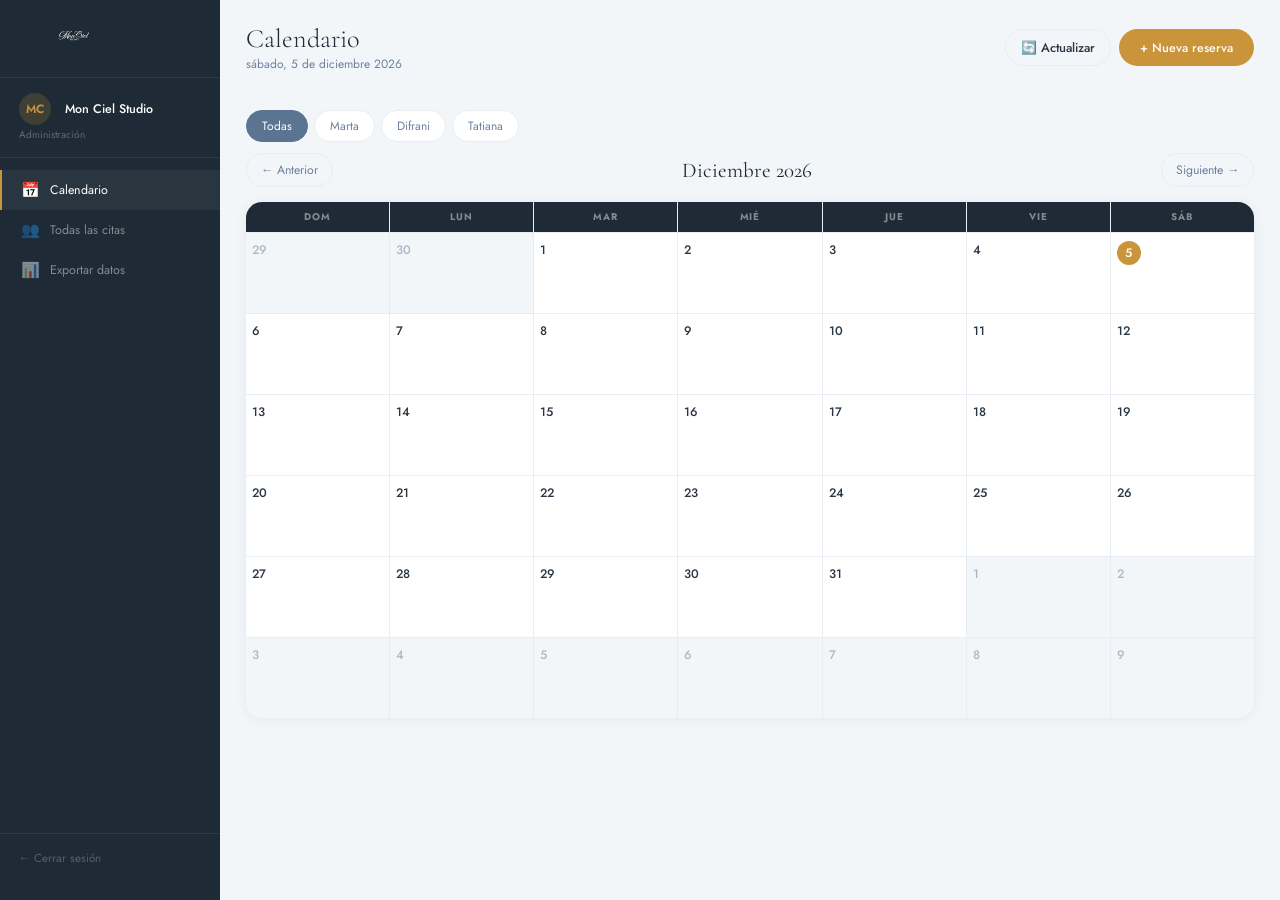
==== admin.html @ 790fb84d "Admin: calendario mensual completo, quitar Mi horario y Próximas citas - Menú simplificado: Calendar" ====
<!DOCTYPE html>
<html lang="es">
<head>
  <meta charset="UTF-8">
  <meta name="viewport" content="width=device-width, initial-scale=1.0">
  <title>Dashboard — Mon Ciel Studio</title>
  <link rel="preconnect" href="https://fonts.googleapis.com">
  <link rel="preconnect" href="https://fonts.gstatic.com" crossorigin>
  <link href="https://fonts.googleapis.com/css2?family=Cormorant+Garamond:ital,wght@0,300;0,400;0,500;1,300;1,400&family=Jost:wght@300;400;500;600&display=swap" rel="stylesheet">
  <style>
    *, *::before, *::after { box-sizing: border-box; margin: 0; padding: 0; }
    :root {
      --polar: #E8EDF4; --sand: #A8BAC8; --cambridge: #7B90A8;
      --blue: #5A7492; --dark: #1E2A35; --gold: #C9943A;
      --white: #fff; --off: #F3F6F9; --text: #2A3542; --muted: #6E80A0;
      --green: #27AE60; --red: #E74C3C; --orange: #E67E22;
    }
    html { font-size: 15px; }
    body { font-family: 'Jost', sans-serif; background: var(--off); color: var(--text);
      -webkit-font-smoothing: antialiased; min-height: 100dvh; }


    /* ── LAYOUT ── */
    .app { display: none; }
    .app.visible { display: flex; min-height: 100dvh; }

    /* SIDEBAR */
    .sidebar { width: 220px; flex-shrink: 0; background: var(--dark);
      display: flex; flex-direction: column; padding: 1.25rem 0; }
    @media(max-width:768px){ .sidebar { display: none; } }
    .sb-logo { padding: 0 1.25rem 1.5rem; border-bottom: 1px solid rgba(255,255,255,.07); }
    .sb-logo img { height: 36px; width: 110px; object-fit: contain; filter: invert(1); display: block; }
    .sb-user { padding: 1rem 1.25rem; border-bottom: 1px solid rgba(255,255,255,.07); }
    .sb-user-av { width: 32px; height: 32px; border-radius: 50%;
      background: rgba(201,148,58,.2); color: var(--gold);
      display: inline-flex; align-items: center; justify-content: center;
      font-size: .8rem; font-weight: 600; margin-right: .6rem; vertical-align: middle; }
    .sb-user-name { font-size: .83rem; font-weight: 500; color: #fff; vertical-align: middle; }
    .sb-user-role { font-size: .68rem; color: rgba(255,255,255,.3); display: block; margin-top: .1rem; }
    .sb-nav { padding: .8rem 0; flex: 1; }
    .sb-section { font-size: .58rem; font-weight: 700; letter-spacing: .15em;
      text-transform: uppercase; color: rgba(255,255,255,.2); padding: .6rem 1.25rem .3rem; }
    .sb-link { display: flex; align-items: center; gap: .7rem; padding: .6rem 1.25rem;
      font-size: .83rem; color: rgba(255,255,255,.45); cursor: pointer;
      transition: all .2s; border-left: 2px solid transparent; }
    .sb-link:hover { color: rgba(255,255,255,.8); background: rgba(255,255,255,.04); }
    .sb-link.active { color: #fff; border-left-color: var(--gold); background: rgba(255,255,255,.05); }
    .sb-link span { font-size: 1rem; }
    .sb-bottom { padding: 1rem 1.25rem; border-top: 1px solid rgba(255,255,255,.07); }
    .btn-logout { background: none; border: none; color: rgba(255,255,255,.25);
      font-family: 'Jost', sans-serif; font-size: .78rem; cursor: pointer;
      display: flex; align-items: center; gap: .4rem; transition: color .2s; }
    .btn-logout:hover { color: rgba(255,255,255,.6); }

    /* MAIN */
    .main { flex: 1; overflow-y: auto; }
    .main-header { padding: 1.5rem 1.75rem 0; display: flex; align-items: center;
      justify-content: space-between; flex-wrap: wrap; gap: 1rem; }
    .page-title { font-family: 'Cormorant Garamond', serif; font-size: 1.75rem;
      font-weight: 300; color: var(--dark); }
    .page-date { font-size: .8rem; color: var(--muted); }
    .btn-new { padding: .65rem 1.4rem; background: var(--gold); border: none;
      border-radius: 100px; font-family: 'Jost', sans-serif; font-size: .83rem;
      font-weight: 500; color: #fff; cursor: pointer; transition: opacity .2s; }
    .btn-new:hover { opacity: .88; }

    /* STATS */
    .stats-row { display: grid; grid-template-columns: repeat(auto-fill, minmax(160px, 1fr));
      gap: .8rem; padding: 1.25rem 1.75rem; }
    .stat-card { background: #fff; border-radius: 14px; padding: 1.1rem;
      box-shadow: 0 1px 12px rgba(30,42,53,.07); }
    .stat-card.gold { background: var(--gold); }
    .stat-card.gold .stat-val, .stat-card.gold .stat-lbl { color: #fff; }
    .stat-val { font-family: 'Cormorant Garamond', serif; font-size: 2rem;
      font-weight: 400; color: var(--dark); line-height: 1; }
    .stat-lbl { font-size: .7rem; font-weight: 500; letter-spacing: .08em;
      text-transform: uppercase; color: var(--muted); margin-top: .35rem; }

    /* DATE BAR */
    .date-bar { padding: 0 1.75rem 1rem; display: flex; align-items: center; gap: .75rem; flex-wrap: wrap; }
    .date-scroll { display: flex; gap: .5rem; overflow-x: auto; scrollbar-width: none; }
    .date-scroll::-webkit-scrollbar { display: none; }
    .date-chip { padding: .5rem 1rem; border: 1.5px solid var(--polar); border-radius: 100px;
      background: #fff; font-size: .8rem; color: var(--muted); cursor: pointer;
      white-space: nowrap; transition: all .18s; font-family: 'Jost', sans-serif; }
    .date-chip:hover { border-color: var(--cambridge); }
    .date-chip.active { background: var(--dark); border-color: var(--dark); color: #fff; }
    .date-input { padding: .5rem .9rem; border: 1.5px solid var(--polar); border-radius: 100px;
      font-family: 'Jost', sans-serif; font-size: .8rem; color: var(--text);
      outline: none; background: #fff; cursor: pointer; }
    .date-input:focus { border-color: var(--cambridge); }

    /* EMPLOYEE TABS */
    .emp-tabs { display: flex; gap: .4rem; padding: 0 1.75rem .75rem;
      overflow-x: auto; scrollbar-width: none; }
    .emp-tabs::-webkit-scrollbar { display: none; }
    .emp-tab { padding: .4rem 1rem; border-radius: 100px; border: 1.5px solid var(--polar);
      background: #fff; font-size: .8rem; color: var(--muted); cursor: pointer;
      white-space: nowrap; transition: all .18s; font-family: 'Jost', sans-serif; }
    .emp-tab:hover { border-color: var(--cambridge); }
    .emp-tab.active { background: var(--blue); border-color: var(--blue); color: #fff; }

    /* CONTENT AREA */
    .content-area { padding: 0 1.75rem 2rem; }

    /* TIMELINE */
    .timeline { background: #fff; border-radius: 16px; overflow: hidden;
      box-shadow: 0 1px 12px rgba(30,42,53,.07); }
    .timeline-head { padding: .9rem 1.2rem; border-bottom: 1px solid var(--polar);
      display: flex; align-items: center; justify-content: space-between; }
    .timeline-head h3 { font-size: .85rem; font-weight: 600; color: var(--text); }
    .timeline-count { font-size: .75rem; color: var(--muted); }
    .timeline-body { padding: .5rem; position: relative; }
    .tl-hour-row { display: flex; align-items: flex-start; min-height: 64px;
      border-top: 1px solid var(--polar); padding: .4rem 0; }
    .tl-hour-row:first-child { border-top: none; }
    .tl-time { width: 52px; flex-shrink: 0; padding: 0 .6rem;
      font-size: .72rem; color: var(--muted); padding-top: .1rem; }
    .tl-cells { flex: 1; display: flex; flex-wrap: wrap; gap: .4rem; min-height: 48px;
      padding: 0 .3rem; align-content: flex-start; }
    .tl-event { padding: .45rem .75rem; border-radius: 10px; font-size: .75rem;
      cursor: pointer; transition: opacity .2s; max-width: 280px;
      touch-action: manipulation; -webkit-tap-highlight-color: rgba(0,0,0,.08);
      border: none; text-align: left; width: 100%; display: block; font-family: inherit; }
    .tl-event:hover { opacity: .85; }
    .tl-event-svc { font-weight: 600; margin-bottom: .15rem; }
    .tl-event-info { color: rgba(0,0,0,.55); font-size: .7rem; }
    .tl-empty { display: flex; align-items: center; justify-content: center;
      padding: 2.5rem; color: var(--muted); font-size: .88rem; }

    /* EVENT COLORS */
    .ev-cabello { background: #EEF4FB; color: var(--blue); border-left: 3px solid var(--blue); }
    .ev-unas    { background: #FDF0E8; color: #C0693A; border-left: 3px solid var(--orange); }
    .ev-estetica { background: #F0F9F4; color: #1E7A46; border-left: 3px solid var(--green); }
    .ev-otro    { background: var(--polar); color: var(--muted); border-left: 3px solid var(--sand); }

    /* BOOKING LIST */
    .bk-list { display: grid; gap: .65rem; }
    .bk-item { background: #fff; border-radius: 14px; padding: 1rem 1.1rem;
      box-shadow: 0 1px 10px rgba(30,42,53,.06); display: flex; align-items: flex-start;
      gap: .9rem; border-left: 3px solid var(--polar); transition: box-shadow .18s; cursor: pointer; }
    .bk-item:hover { box-shadow: 0 4px 24px rgba(30,42,53,.12); }
    .bk-item.done { opacity: .55; }
    .bk-icon { font-size: 1.3rem; flex-shrink: 0; }
    .bk-body { flex: 1; min-width: 0; }
    .bk-top { display: flex; align-items: center; gap: .6rem; flex-wrap: wrap; }
    .bk-svc { font-weight: 600; font-size: .9rem; }
    .bk-badge { font-size: .65rem; font-weight: 600; letter-spacing: .07em; text-transform: uppercase;
      padding: .18rem .55rem; border-radius: 100px; }
    .badge-ok  { background: #E8F8EE; color: var(--green); }
    .badge-done{ background: var(--polar); color: var(--muted); }
    .badge-can { background: #FDECEC; color: var(--red); }
    .bk-meta { font-size: .78rem; color: var(--muted); margin-top: .25rem; }
    .bk-client { font-size: .82rem; color: var(--text); margin-top: .2rem; }
    .bk-actions { display: flex; gap: .4rem; flex-shrink: 0; margin-top: .1rem; }
    .bk-btn { padding: .35rem .7rem; border-radius: 100px; border: 1.5px solid var(--polar);
      background: none; font-family: 'Jost', sans-serif; font-size: .72rem;
      cursor: pointer; color: var(--muted); transition: all .18s; }
    .bk-btn:hover { border-color: var(--cambridge); color: var(--text); }
    .bk-btn.done-btn:hover { background: var(--green); border-color: var(--green); color: #fff; }
    .bk-btn.cancel-btn:hover { background: var(--red); border-color: var(--red); color: #fff; }

    /* EMPTY STATE */
    .empty-state { text-align: center; padding: 3.5rem 1rem; color: var(--muted); }
    .empty-icon { font-size: 2.5rem; margin-bottom: .8rem; opacity: .4; }
    .empty-text { font-size: .9rem; }

    /* MODAL */
    .modal-overlay { position: fixed; inset: 0; background: rgba(30,42,53,.45);
      display: flex; align-items: flex-end; justify-content: center; z-index: 200;
      animation: fadeIn .2s; }
    @media(min-width:600px){ .modal-overlay { align-items: center; } }
    @keyframes fadeIn { from { opacity: 0; } to { opacity: 1; } }
    .modal { background: #fff; border-radius: 20px 20px 0 0; padding: 1.5rem;
      width: 100%; max-width: 480px; max-height: 92dvh; overflow-y: auto;
      animation: slideUp .3s cubic-bezier(.34,1.56,.64,1); }
    @media(min-width:600px){ .modal { border-radius: 20px; } }
    @keyframes slideUp { from { transform: translateY(40px); opacity:0; } to { transform: none; opacity:1; } }
    .modal-head { display: flex; justify-content: space-between; align-items: center; margin-bottom: 1.25rem; }
    .modal-h { font-family: 'Cormorant Garamond', serif; font-size: 1.35rem;
      font-weight: 400; color: var(--dark); }
    .modal-close { background: none; border: none; font-size: 1.2rem; cursor: pointer;
      color: var(--muted); padding: .2rem .4rem; border-radius: 8px; }
    .modal-rows { display: grid; gap: .8rem; }
    .modal-row { display: flex; gap: .8rem; }
    .modal-ico { font-size: 1rem; padding-top: .05rem; }
    .modal-lbl { font-size: .68rem; color: var(--muted); margin-bottom: .1rem; }
    .modal-val { font-size: .92rem; color: var(--text); font-weight: 500; }
    .modal-divider { border: none; border-top: 1px solid var(--polar); margin: .5rem 0; }
    .modal-actions { display: flex; gap: .65rem; margin-top: 1.4rem; }
    .modal-btn { flex: 1; padding: .8rem; border-radius: 100px; border: 1.5px solid var(--polar);
      font-family: 'Jost', sans-serif; font-size: .85rem; cursor: pointer;
      font-weight: 500; transition: all .18s; }
    .modal-btn.primary { background: var(--green); border-color: var(--green); color: #fff; }
    .modal-btn.danger { background: var(--red); border-color: var(--red); color: #fff; }
    .modal-btn.start { background: var(--cambridge); border-color: var(--cambridge); color: #fff; font-size:1rem; }
    .modal-btn.stop  { background: #388E3C; border-color: #388E3C; color: #fff; font-size:1rem; }
    .modal-btn:hover:not(.primary):not(.danger):not(.start):not(.stop) { border-color: var(--cambridge); }
    .status-chip { display:inline-block; padding:.2rem .75rem; border-radius:100px; font-size:.7rem; font-weight:700; letter-spacing:.06em; }
    .chip-confirmada { background:#e8f4ff; color:#1976D2; }
    .chip-en-proceso { background:#fff3e0; color:#E65100; }
    .chip-completada { background:#e8f5e9; color:#2E7D32; }
    .chip-cancelada  { background:#fce4ec; color:#C62828; }
    .timer-big { font-size:2rem; font-weight:700; color:var(--cambridge); font-variant-numeric:tabular-nums; letter-spacing:-.02em; text-align:center; margin:.25rem 0; }
    .timer-label { font-size:.7rem; color:var(--muted); text-align:center; }
    .tl-event.en-proceso { border-left:3px solid #E65100 !important; background:rgba(230,81,0,.08) !important; }
    .tl-event.completada { border-left:3px solid #388E3C !important; background:rgba(56,142,60,.07) !important; opacity:.75; }
    .tl-event.cancelada  { opacity:.35; text-decoration:line-through; }
    .tl-quick-btn { display:inline-block; margin-top:.3rem; padding:.15rem .55rem; border:none; border-radius:100px; font-size:.65rem; font-weight:600; cursor:pointer; }
    .tl-quick-btn.iniciar { background:var(--cambridge); color:#fff; }
    .tl-quick-btn.proceso { background:#E65100; color:#fff; }

    /* UPCOMING CARDS */
    .up-list { display: grid; gap: .75rem; }
    .up-date-header { font-size: .7rem; font-weight: 700; letter-spacing: .12em;
      text-transform: uppercase; color: var(--muted); padding: .6rem 0 .2rem; }
    .up-card { background: #fff; border-radius: 16px; overflow: hidden;
      box-shadow: 0 1px 10px rgba(30,42,53,.07); cursor: pointer; transition: box-shadow .18s; }
    .up-card:hover { box-shadow: 0 4px 24px rgba(30,42,53,.13); }
    .up-card.done { opacity: .5; }
    .up-head { display: flex; justify-content: space-between; align-items: center;
      padding: 1rem 1.2rem .75rem; border-bottom: 1px solid var(--polar); }
    .up-emp { flex: 1; }
    .up-emp-name { font-family: 'Cormorant Garamond', serif; font-size: 1.35rem;
      font-weight: 500; color: var(--dark); line-height: 1.1; }
    .up-emp-role { font-size: .72rem; color: var(--muted); margin-top: .15rem; }
    .up-datetime { text-align: right; flex-shrink: 0; }
    .up-time { font-size: 1.2rem; font-weight: 600; color: var(--dark); }
    .up-time-label { font-size: .7rem; color: var(--muted); margin-top: .1rem; }
    .up-body { padding: .75rem 1.2rem 1rem; display: flex; align-items: flex-end;
      justify-content: space-between; gap: .5rem; }
    .up-info { flex: 1; }
    .up-svc { font-size: .92rem; font-weight: 600; color: var(--text); }
    .up-client { font-size: .8rem; color: var(--muted); margin-top: .25rem; }
    .up-badge { font-size: .63rem; font-weight: 700; letter-spacing: .07em;
      text-transform: uppercase; padding: .22rem .6rem; border-radius: 100px;
      background: #E8F8EE; color: var(--green); flex-shrink: 0; align-self: flex-end; }

    /* MONTH CALENDAR */
    .cal-nav { display: flex; align-items: center; justify-content: space-between; margin-bottom: 1rem; }
    .cal-nav-btn { background: none; border: 1.5px solid var(--polar); border-radius: 100px;
      padding: .45rem .9rem; font-family: 'Jost', sans-serif; font-size: .82rem;
      cursor: pointer; color: var(--muted); transition: all .18s; }
    .cal-nav-btn:hover { border-color: var(--cambridge); color: var(--text); }
    .cal-month-title { font-family: 'Cormorant Garamond', serif; font-size: 1.4rem;
      font-weight: 400; color: var(--dark); }
    .cal-grid { display: grid; grid-template-columns: repeat(7, 1fr); gap: 1px;
      background: var(--polar); border-radius: 16px; overflow: hidden;
      box-shadow: 0 1px 12px rgba(30,42,53,.07); }
    .cal-dow { background: var(--dark); padding: .55rem .3rem; text-align: center;
      font-size: .65rem; font-weight: 700; letter-spacing: .1em; text-transform: uppercase;
      color: rgba(255,255,255,.45); }
    .cal-day { background: #fff; min-height: 80px; padding: .5rem .4rem; cursor: pointer;
      transition: background .15s; }
    .cal-day:hover { background: #F7FAFD; }
    .cal-day.selected { background: #EEF4FB; }
    .cal-day.today .cal-day-num { background: var(--gold); color: #fff; border-radius: 50%;
      width: 24px; height: 24px; display: inline-flex; align-items: center; justify-content: center; }
    .cal-day.other-month { background: var(--off); }
    .cal-day.other-month .cal-day-num { color: var(--sand); }
    .cal-day-num { font-size: .82rem; font-weight: 500; color: var(--text); display: block; margin-bottom: .2rem; }
    .cal-dots { display: flex; flex-wrap: wrap; gap: 2px; }
    .cal-dot { width: 7px; height: 7px; border-radius: 50%; flex-shrink: 0; }
    .cal-dot.cabello { background: var(--blue); }
    .cal-dot.unas    { background: var(--orange); }
    .cal-dot.estetica{ background: var(--green); }
    .cal-dot.otro    { background: var(--sand); }
    .cal-count { font-size: .62rem; color: var(--muted); margin-top: .15rem; }
    .cal-day-detail { background: #fff; border-radius: 16px; padding: 1.25rem;
      box-shadow: 0 1px 12px rgba(30,42,53,.07); margin-top: 1.25rem; }
    .cal-detail-head { display: flex; justify-content: space-between; align-items: center; margin-bottom: .75rem; }
    .cal-detail-title { font-family: 'Cormorant Garamond', serif; font-size: 1.2rem; color: var(--dark); }
    .cal-detail-close { background: none; border: none; cursor: pointer; font-size: 1rem; color: var(--muted); padding: .2rem .4rem; }
    @media(max-width:600px) {
      .cal-day { min-height: 58px; padding: .35rem .25rem; }
      .cal-day-num { font-size: .7rem; }
      .cal-count { display: none; }
    }

    .hidden { display: none !important; }
    .mobile-header { display: none; }
    @media(max-width:768px){
      .mobile-header { display: flex; align-items: center; justify-content: space-between;
        padding: 1rem 1.25rem; background: var(--dark); }
      .mobile-header img { height: 30px; width: 100px; object-fit: contain; filter: invert(1); }
      .mobile-header-right { display: flex; align-items: center; gap: .75rem; }
      .mob-user { font-size: .8rem; color: rgba(255,255,255,.6); }
      .mob-logout { background: none; border: none; font-size: .75rem; color: rgba(255,255,255,.35);
        cursor: pointer; font-family: 'Jost', sans-serif; }
      .stats-row { padding: 1rem; }
      .date-bar, .emp-tabs { padding-left: 1rem; padding-right: 1rem; }
      .main-header { padding: 1rem; }
      .content-area { padding: 0 1rem 2rem; }
    }
  </style>
</head>
<body>

<!-- LOGIN (removed) -->

<!-- APP -->
<div class="app" id="app">
  <!-- Mobile header -->
  <div class="mobile-header">
    <img src="logo.png" alt="Mon Ciel">
    <div class="mobile-header-right">
      <span class="mob-user" id="mobUserName"></span>
      <button class="mob-logout" onclick="logout()">Salir</button>
    </div>
  </div>

  <!-- Sidebar -->
  <aside class="sidebar">
    <div class="sb-logo"><img src="logo.png" alt="Mon Ciel"></div>
    <div class="sb-user">
      <div>
        <span class="sb-user-av" id="sbAv">—</span>
        <span class="sb-user-name" id="sbName">—</span>
      </div>
      <span class="sb-user-role" id="sbRole">—</span>
    </div>
    <nav class="sb-nav">
      <div id="managerNav" class="hidden">
        <div class="sb-link active" onclick="showView('calendar')"><span>📅</span> Calendario</div>
        <div class="sb-link" onclick="showView('all')"><span>👥</span> Todas las citas</div>
        <div class="sb-link" onclick="showView('export')"><span>📊</span> Exportar datos</div>
      </div>
    </nav>
    <div class="sb-bottom">
      <button class="btn-logout" onclick="logout()">← Cerrar sesión</button>
    </div>
  </aside>

  <!-- Main content -->
  <main class="main">
    <div class="main-header">
      <div>
        <h1 class="page-title" id="pageTitle">Mi agenda de hoy</h1>
        <div class="page-date" id="pageDate"></div>
      </div>
      <div style="display:flex;gap:.5rem;align-items:center">
        <button id="btnRefresh" class="btn-new" style="background:transparent;border:1.5px solid var(--polar);color:var(--text);font-size:.85rem;padding:.55rem 1rem" onclick="refreshBookings()" title="Actualizar citas">🔄 Actualizar</button>
        <button class="btn-new" onclick="window.open('booking.html','_blank')">+ Nueva reserva</button>
      </div>
    </div>

    <!-- Stats -->
    <div class="stats-row" id="statsRow"></div>

    <!-- Date selector -->
    <div class="date-bar" id="dateBar">
      <div class="date-scroll" id="dateChips"></div>
      <input type="date" class="date-input" id="dateInput" onchange="selectDateFromInput(this.value)">
    </div>

    <!-- Employee filter (owner only) -->
    <div class="emp-tabs hidden" id="empTabs"></div>

    <!-- Content -->
    <div class="content-area">
      <div id="agendaView"></div>
    </div>
  </main>
</div>

<!-- BOOKING DETAIL MODAL -->
<div class="modal-overlay hidden" id="modalOverlay" onclick="closeModal(event)">
  <div class="modal" id="modal">
    <div class="modal-head">
      <span class="modal-h">Detalle de cita</span>
      <button class="modal-close" onclick="closeModalDirect()">✕</button>
    </div>
    <div class="modal-rows" id="modalContent"></div>
    <div class="modal-actions" id="modalActions"></div>
  </div>
</div>

<script>
// ═══════════════════════════════════
// DATA
// ═══════════════════════════════════

const CAT_MAP = {
  'corte':'cabello','coloracion':'cabello','tratamiento':'cabello','lavado':'cabello',
  'semi-m':'unas','semi-p':'unas','rubber':'unas','acrilicas':'unas',
  'depilacion':'estetica','lifting':'estetica','facial':'estetica',
};
const MONTHS_ES = ['enero','febrero','marzo','abril','mayo','junio','julio','agosto','septiembre','octubre','noviembre','diciembre'];
const DOW_ES = ['domingo','lunes','martes','miércoles','jueves','viernes','sábado'];

// ═══════════════════════════════════
// STATE
// ═══════════════════════════════════
let CU = null; // current user
let SEL_DATE = new Date();
let SEL_EMP = 'all';
let CURRENT_VIEW = 'calendar';
let CAL_YEAR = new Date().getFullYear();
let CAL_MONTH = new Date().getMonth();

// ═══════════════════════════════════
// INIT
// ═══════════════════════════════════
document.addEventListener('DOMContentLoaded', () => {
  updatePageDate();
  enter();
});

function enter() {
  document.getElementById('app').classList.add('visible');
  document.getElementById('sbAv').textContent = 'MC';
  document.getElementById('sbName').textContent = 'Mon Ciel Studio';
  document.getElementById('sbRole').textContent = 'Administración';
  document.getElementById('mobUserName').textContent = 'Admin';

  document.getElementById('managerNav').classList.remove('hidden');
  document.getElementById('empTabs').classList.remove('hidden');
  buildEmpTabs();

  SEL_EMP = 'all';
  loadView();
  fetchBookingsFromSheets().then(() => loadView());
}

function logout() {
  window.location.reload();
}

// ═══════════════════════════════════
// VIEWS
// ═══════════════════════════════════
function showView(v) {
  CURRENT_VIEW = v;
  document.querySelectorAll('.sb-link').forEach(l => l.classList.remove('active'));
  event?.target?.closest('.sb-link')?.classList.add('active');
  loadView();
}

function loadView() {
  const all = getBookings();
  const v = CURRENT_VIEW;

  if (v === 'calendar') {
    document.getElementById('dateBar').style.display = 'none';
    document.getElementById('statsRow').innerHTML = '';
    renderMonthCalendar(all);
    document.getElementById('pageTitle').textContent = 'Calendario';
  }
  if (v === 'all') {
    document.getElementById('dateBar').style.display = 'flex';
    buildDateChips();
    const filtered = filterBookings(all);
    renderStats(filtered);
    renderTimeline(filtered);
    document.getElementById('pageTitle').textContent = `Citas — ${fmtDate(SEL_DATE)}`;
  }
  if (v === 'export') {
    document.getElementById('dateBar').style.display = 'none';
    document.getElementById('statsRow').innerHTML = '';
    renderExport(all);
    document.getElementById('pageTitle').textContent = 'Exportar datos';
  }
  updatePageDate();
}

// ═══════════════════════════════════
// FILTER
// ═══════════════════════════════════
function toLocalDateStr(d) {
  const y = d.getFullYear(), m = String(d.getMonth()+1).padStart(2,'0'), day = String(d.getDate()).padStart(2,'0');
  return `${y}-${m}-${day}`;
}
function isEmpAny(empId) {
  return !empId || empId === 'any' || empId === 'sin preferencia';
}
function filterBookings(all) {
  const dstrISO = toLocalDateStr(SEL_DATE);
  const dstrRaw = SEL_DATE.toDateString();
  return all.filter(b => {
    const bdate = b.date || '';
    if (bdate !== dstrISO && bdate !== dstrRaw) return false;
    if (SEL_EMP !== 'all' && b.empId !== SEL_EMP && !isEmpAny(b.empId)) return false;
    return true;
  });
}

// ═══════════════════════════════════
// STATS
// ═══════════════════════════════════
function renderStats(bookings) {
  const active = bookings.filter(b => b.status !== 'cancelada');
  const done   = bookings.filter(b => b.status === 'completada');
  const rev    = done.reduce((s,b) => s + (b.svcPrice||0), 0);

  document.getElementById('statsRow').innerHTML = `
    <div class="stat-card gold">
      <div class="stat-val">${active.length}</div>
      <div class="stat-lbl">Citas hoy</div>
    </div>
    <div class="stat-card">
      <div class="stat-val">${done.length}</div>
      <div class="stat-lbl">Completadas</div>
    </div>
    <div class="stat-card">
      <div class="stat-val">₡${Math.floor(rev/1000)}K</div>
      <div class="stat-lbl">Ingresos del día</div>
    </div>
    <div class="stat-card">
      <div class="stat-val">${bookings.filter(b=>b.status==='cancelada').length}</div>
      <div class="stat-lbl">Canceladas</div>
    </div>`;
}

// ═══════════════════════════════════
// TIMELINE
// ═══════════════════════════════════
function renderTimeline(bookings) {
  const container = document.getElementById('agendaView');

  if (!bookings.length) {
    container.innerHTML = `
      <div class="timeline"><div class="tl-empty">
        <div><div class="empty-icon">📭</div>
        <div class="empty-text">No hay citas para este día</div></div>
      </div></div>`;
    return;
  }

  const HOURS = Array.from({length:10}, (_,i)=>i+9);
  let rows = '';
  HOURS.forEach(h => {
    const ts = `${String(h).padStart(2,'0')}:00`;
    const events = bookings.filter(b => b.time && b.time.startsWith(ts.slice(0,2)));
    const evHtml = events.map(b => {
      const cat = CAT_MAP[b.svcId]||'otro';
      const emp = b.empId==='any'?'Sin preferencia':b.empName||b.empId;
      const st = b.status || 'confirmada';
      let extra = '';
      if (st === 'confirmada') {
        extra = `<button class="tl-quick-btn iniciar" onclick="event.stopPropagation();iniciarCita('${b.id}')">▶ Iniciar</button>`;
      } else if (st === 'en proceso') {
        const elapsed = formatElapsed(getTimerElapsed(b.id));
        extra = `<span class="tl-quick-btn proceso" id="tl-timer-${b.id}" style="pointer-events:none">⏱ ${elapsed}</span>`;
      }
      return `<button class="tl-event ev-${cat} ${st.replace(' ','-')}" onclick="openModal('${b.id}')">
        <div class="tl-event-svc">${b.svcName}</div>
        <div class="tl-event-info">${b.clientName} · ${emp} · ${fmtTime(b.time)}</div>
        ${extra}
      </button>`;
    }).join('');
    rows += `<div class="tl-hour-row">
      <div class="tl-time">${ts}</div>
      <div class="tl-cells">${evHtml}</div>
    </div>`;
  });

  container.innerHTML = `
    <div class="timeline">
      <div class="timeline-head">
        <h3>Horario del día — ${fmtDate(SEL_DATE)}</h3>
        <span class="timeline-count">${bookings.length} cita${bookings.length!==1?'s':''}</span>
      </div>
      <div class="timeline-body">${rows}</div>
    </div>`;

  // Live timer ticks for "en proceso" cards
  const inProcess = bookings.filter(b => (b.status||'confirmada') === 'en proceso');
  if (inProcess.length && !_tlTimerInterval) {
    _tlTimerInterval = setInterval(() => {
      inProcess.forEach(b => {
        const el = document.getElementById('tl-timer-' + b.id);
        if (el) el.textContent = '⏱ ' + formatElapsed(getTimerElapsed(b.id));
      });
    }, 1000);
  }
}

// ═══════════════════════════════════
// UPCOMING LIST
// ═══════════════════════════════════
function renderUpcoming(bookings) {
  const container = document.getElementById('agendaView');
  if (!bookings.length) {
    container.innerHTML = `<div class="empty-state"><div class="empty-icon">🌸</div><div class="empty-text">No hay citas próximas registradas</div></div>`;
    return;
  }

  let html = '<div class="up-list">';
  let lastDate = '';
  bookings.forEach(b => {
    if (b.date !== lastDate) {
      lastDate = b.date;
      const d = /^\d{4}-\d{2}-\d{2}$/.test(b.date) ? new Date(b.date + 'T00:00:00') : new Date(b.date);
      const isToday = d.toDateString() === new Date().toDateString();
      const label = isToday ? 'Hoy — ' + fmtFull(d) : fmtFull(d);
      html += `<div class="up-date-header">📅 ${label}</div>`;
    }
    html += upcomingCard(b);
  });
  html += '</div>';
  container.innerHTML = html;
}

function upcomingCard(b) {
  const emp = b.empId === 'any' ? 'Sin preferencia' : (b.empName || b.empId);
  const badge = b.status === 'confirmada' ? `<span class="up-badge">Confirmada</span>` : '';
  return `
    <div class="up-card ${b.status==='completada'?'done':''}" onclick="openModal('${b.id}')">
      <div class="up-head">
        <div class="up-emp">
          <div class="up-emp-name">${emp}</div>
        </div>
        <div class="up-datetime">
          <div class="up-time">⏰ ${fmtTime(b.time)}</div>
          <div class="up-time-label">${b.duration ? b.duration + ' min' : ''}</div>
        </div>
      </div>
      <div class="up-body">
        <div class="up-info">
          <div class="up-svc">${b.svcName}</div>
          <div class="up-client">👤 ${b.clientName}${b.clientPhone ? ' · ' + b.clientPhone : ''}</div>
        </div>
        ${badge}
      </div>
    </div>`;
}

// ═══════════════════════════════════
// EXPORT VIEW
// ═══════════════════════════════════
function renderExport(all) {
  const container = document.getElementById('agendaView');
  const csv = toCSV(all);
  container.innerHTML = `
    <div class="timeline" style="padding:1.5rem">
      <p style="font-size:.9rem;color:var(--muted);margin-bottom:1rem">
        Total de reservas guardadas: <strong>${all.length}</strong>
      </p>
      <button class="btn-new" onclick="downloadCSV()">⬇ Descargar CSV</button>
      <div style="margin-top:1.25rem;overflow-x:auto">
        <pre style="font-size:.72rem;color:var(--muted);line-height:1.5;max-height:320px;overflow-y:auto;background:var(--off);padding:1rem;border-radius:10px">${csv.slice(0,2000)}${csv.length>2000?'\n...(truncado)':''}</pre>
      </div>
    </div>`;
}

function toCSV(bookings) {
  const h = 'ID,Fecha,Hora,Servicio,Empleada,Cliente,Teléfono,Email,Precio,Estado\n';
  return h + bookings.map(b =>
    [b.id,b.date,b.time,`"${b.svcName}"`,b.empName||b.empId,`"${b.clientName}"`,b.clientPhone,b.clientEmail||'',b.svcPrice||0,b.status].join(',')
  ).join('\n');
}

function downloadCSV() {
  const all = getBookings();
  const csv = toCSV(all);
  const blob = new Blob([csv], { type: 'text/csv;charset=utf-8;' });
  const url  = URL.createObjectURL(blob);
  const a = document.createElement('a');
  a.href = url; a.download = `monciel-reservas-${Date.now()}.csv`;
  document.body.appendChild(a); a.click();
  document.body.removeChild(a); URL.revokeObjectURL(url);
}

// ═══════════════════════════════════
// DATE CHIPS
// ═══════════════════════════════════
function buildDateChips() {
  const today = new Date();
  const chips = [];
  for (let i = -1; i <= 6; i++) {
    const d = new Date(today);
    d.setDate(today.getDate() + i);
    chips.push(d);
  }
  document.getElementById('dateChips').innerHTML = chips.map(d => {
    const active = d.toDateString() === SEL_DATE.toDateString();
    const label = d.toDateString() === today.toDateString() ? 'Hoy' :
                  d.toDateString() === new Date(today.setDate(today.getDate()-1)).toDateString() ? 'Ayer' :
                  `${d.getDate()} ${MONTHS_ES[d.getMonth()].slice(0,3)}`;
    return `<div class="date-chip ${active?'active':''}" onclick="selectDate(${d.getFullYear()},${d.getMonth()},${d.getDate()})">${label}</div>`;
  }).join('');
  document.getElementById('dateInput').value = toInputDate(SEL_DATE);
}

function selectDate(y, m, d) {
  SEL_DATE = new Date(y, m, d);
  loadView();
}
function selectDateFromInput(val) {
  const [y,m,d] = val.split('-').map(Number);
  SEL_DATE = new Date(y, m-1, d);
  loadView();
}

// ═══════════════════════════════════
// EMPLOYEE TABS
// ═══════════════════════════════════
const EMPLOYEES = [
  { id: 'marta',   name: 'Marta' },
  { id: 'difrani', name: 'Difrani' },
  { id: 'tatiana', name: 'Tatiana' },
];
function buildEmpTabs() {
  document.getElementById('empTabs').innerHTML = `
    <div class="emp-tab ${SEL_EMP==='all'?'active':''}" onclick="setEmp('all')">Todas</div>
    ${EMPLOYEES.map(e =>
      `<div class="emp-tab ${SEL_EMP===e.id?'active':''}" onclick="setEmp('${e.id}')">${e.name}</div>`
    ).join('')}`;
}
function setEmp(id) {
  SEL_EMP = id;
  buildEmpTabs();
  loadView();
}

// ═══════════════════════════════════
// BOOKING CARD (list view)
// ═══════════════════════════════════
function bookingCard(b) {
  const cat = CAT_MAP[b.svcId]||'otro';
  const badge = { confirmada:'badge-ok', completada:'badge-done', cancelada:'badge-can' }[b.status]||'badge-ok';
  const label = { confirmada:'Confirmada', completada:'Completada', cancelada:'Cancelada' }[b.status]||'—';
  const emp = b.empId==='any'?'Sin preferencia':b.empName||b.empId;
  return `
    <div class="bk-item ${b.status==='completada'?'done':''}" style="border-left-color:${cat==='cabello'?'var(--blue)':cat==='unas'?'var(--orange)':cat==='estetica'?'var(--green)':'var(--sand)'}">
      <div class="bk-icon">${b.svcIcon||'📋'}</div>
      <div class="bk-body">
        <div class="bk-top">
          <span class="bk-svc">${b.svcName}</span>
          <span class="bk-badge ${badge}">${label}</span>
        </div>
        <div class="bk-meta">⏰ ${fmtTime(b.time)} · 👤 ${emp}</div>
        <div class="bk-client">👩 ${b.clientName} · ${b.clientPhone||''}</div>
      </div>
      <div class="bk-actions">
        <button class="bk-btn done-btn" onclick="markStatus('${b.id}','completada',event)" title="Marcar como completada">✓</button>
        <button class="bk-btn cancel-btn" onclick="markStatus('${b.id}','cancelada',event)" title="Cancelar">✕</button>
      </div>
    </div>`;
}

// ═══════════════════════════════════
// MODAL
// ═══════════════════════════════════
function openModal(id) {
  const b = getBookings().find(x => String(x.id) === String(id));
  if (!b) return;
  const emp = b.empId==='any'?'Sin preferencia':b.empName||b.empId;
  const st = b.status || 'confirmada';
  const chipClass = { confirmada:'chip-confirmada', 'en proceso':'chip-en-proceso', completada:'chip-completada', cancelada:'chip-cancelada' }[st] || 'chip-confirmada';
  const chipLabel = { confirmada:'Confirmada', 'en proceso':'En proceso', completada:'Completada', cancelada:'Cancelada' }[st] || st;

  let durationExtra = '';
  if (st === 'completada' && b.actualDuration) {
    durationExtra = `<div class="modal-row"><span class="modal-ico">⏱</span><div>
      <div class="modal-lbl">Duración real</div><div class="modal-val">${b.actualDuration} min</div></div></div>`;
  }

  document.getElementById('modalContent').innerHTML = `
    <div class="modal-row"><span class="modal-ico">${b.svcIcon||'📋'}</span><div>
      <div class="modal-lbl">Servicio</div><div class="modal-val">${b.svcName}</div></div></div>
    <div class="modal-row"><span class="modal-ico">📅</span><div>
      <div class="modal-lbl">Fecha y hora</div><div class="modal-val">${b.date} · ${fmtTime(b.time)}</div></div></div>
    <div class="modal-row"><span class="modal-ico">👤</span><div>
      <div class="modal-lbl">Especialista</div><div class="modal-val">${emp}</div></div></div>
    <hr class="modal-divider">
    <div class="modal-row"><span class="modal-ico">👩</span><div>
      <div class="modal-lbl">Cliente</div><div class="modal-val">${b.clientName}</div></div></div>
    <div class="modal-row"><span class="modal-ico">📱</span><div>
      <div class="modal-lbl">WhatsApp</div>
      <div class="modal-val"><a href="https://wa.me/${String(b.clientPhone||'').replace(/\D/g,'')}" target="_blank" style="color:var(--blue)">${b.clientPhone}</a></div></div></div>
    ${b.clientEmail?`<div class="modal-row"><span class="modal-ico">✉️</span><div>
      <div class="modal-lbl">Correo</div><div class="modal-val">${b.clientEmail}</div></div></div>`:''}
    ${b.clientNotes?`<div class="modal-row"><span class="modal-ico">📝</span><div>
      <div class="modal-lbl">Notas</div><div class="modal-val">${b.clientNotes}</div></div></div>`:''}
    <hr class="modal-divider">
    <div class="modal-row"><span class="modal-ico">💰</span><div>
      <div class="modal-lbl">Precio estimado</div><div class="modal-val">₡${(b.svcPrice||0).toLocaleString()}</div></div></div>
    <div class="modal-row"><span class="modal-ico">🔖</span><div>
      <div class="modal-lbl">Estado</div><div class="modal-val"><span class="status-chip ${chipClass}">${chipLabel}</span></div></div></div>
    ${durationExtra}`;

  let actionsHtml = '';
  if (st === 'confirmada') {
    actionsHtml = `
      <button class="modal-btn start" onclick="iniciarCita('${b.id}')">▶ Iniciar atención</button>
      <button class="modal-btn danger"  onclick="markStatus('${b.id}','cancelada')">✗ Cancelar cita</button>`;
  } else if (st === 'en proceso') {
    actionsHtml = `
      <div style="text-align:center;margin-bottom:.5rem">
        <div class="timer-label">Tiempo transcurrido</div>
        <div class="timer-big" id="modal-timer-${b.id}">${formatElapsed(getTimerElapsed(b.id))}</div>
      </div>
      <button class="modal-btn stop" onclick="terminarCita('${b.id}')">✓ Terminar atención</button>
      <button class="modal-btn danger"  onclick="markStatus('${b.id}','cancelada')">✗ Cancelar cita</button>`;
  } else if (st === 'completada') {
    actionsHtml = `<div style="text-align:center;color:var(--muted);font-size:.85rem">Cita completada ✓</div>`;
  } else if (st === 'cancelada') {
    actionsHtml = `<div style="text-align:center;color:var(--muted);font-size:.85rem">Cita cancelada</div>`;
  }
  document.getElementById('modalActions').innerHTML = actionsHtml;
  document.getElementById('modalOverlay').classList.remove('hidden');

  if (st === 'en proceso') {
    if (_modalTimerInterval) clearInterval(_modalTimerInterval);
    _modalTimerInterval = setInterval(() => {
      const el = document.getElementById('modal-timer-' + b.id);
      if (!el) { clearInterval(_modalTimerInterval); _modalTimerInterval = null; return; }
      el.textContent = formatElapsed(getTimerElapsed(b.id));
    }, 1000);
  }
}
function closeModal(e) { if (e.target === document.getElementById('modalOverlay')) closeModalDirect(); }
function closeModalDirect() {
  document.getElementById('modalOverlay').classList.add('hidden');
  if (_modalTimerInterval) { clearInterval(_modalTimerInterval); _modalTimerInterval = null; }
}

// ═══════════════════════════════════
// ACTIONS
// ═══════════════════════════════════
let _modalTimerInterval = null;
let _tlTimerInterval = null;

function formatElapsed(seconds) {
  const h = Math.floor(seconds / 3600);
  const m = Math.floor((seconds % 3600) / 60);
  const s = seconds % 60;
  if (h > 0) return `${h}:${String(m).padStart(2,'0')}:${String(s).padStart(2,'0')}`;
  return `${String(m).padStart(2,'0')}:${String(s).padStart(2,'0')}`;
}

function getTimerElapsed(id) {
  const start = localStorage.getItem('mc_timer_' + id);
  if (!start) return 0;
  return Math.floor((Date.now() - parseInt(start)) / 1000);
}

async function iniciarCita(id) {
  localStorage.setItem('mc_timer_' + id, Date.now().toString());
  const bookings = getBookings();
  const idx = bookings.findIndex(b => String(b.id) === String(id));
  if (idx !== -1) { bookings[idx].status = 'en proceso'; _cachedBookings = bookings; saveBookings(bookings); }
  updateBookingInSheets(id, { status: 'en proceso' });
  if (_tlTimerInterval) { clearInterval(_tlTimerInterval); _tlTimerInterval = null; }
  loadView();
  openModal(id);
}

async function terminarCita(id) {
  const elapsed = getTimerElapsed(id);
  const minutes = Math.max(1, Math.round(elapsed / 60));
  localStorage.removeItem('mc_timer_' + id);
  if (_modalTimerInterval) { clearInterval(_modalTimerInterval); _modalTimerInterval = null; }
  if (_tlTimerInterval) { clearInterval(_tlTimerInterval); _tlTimerInterval = null; }
  const bookings = getBookings();
  const idx = bookings.findIndex(b => String(b.id) === String(id));
  if (idx !== -1) {
    bookings[idx].status = 'completada';
    bookings[idx].actualDuration = minutes;
    _cachedBookings = bookings;
    saveBookings(bookings);
  }
  updateBookingInSheets(id, { status: 'completada', actualDuration: minutes });
  closeModalDirect();
  loadView();
}

async function updateBookingInSheets(id, updates) {
  try {
    await fetch(APPS_SCRIPT_URL, {
      method: 'POST',
      headers: { 'Content-Type': 'text/plain' },
      body: JSON.stringify({ action: 'updateBooking', id, updates }),
    });
  } catch(e) { /* silent — status already saved locally */ }
}

function markStatus(id, status, e) {
  if (e) e.stopPropagation();
  const bookings = getBookings();
  const idx = bookings.findIndex(b => String(b.id) === String(id));
  if (idx === -1) return;
  bookings[idx].status = status;
  _cachedBookings = bookings;
  saveBookings(bookings);
  updateBookingInSheets(id, { status });
  closeModalDirect();
  loadView();
}

// ═══════════════════════════════════
// STORAGE
// ═══════════════════════════════════
const APPS_SCRIPT_URL = 'https://script.google.com/macros/s/AKfycbwqwrO-SKpfCk13vrflo_Duauh4BjN-s9U0Lk32bHeOMy_31IcgwtuJO1b7gQcP3_uWpQ/exec';
let _cachedBookings = null;

async function fetchBookingsFromSheets(retries = 3) {
  for (let i = 0; i < retries; i++) {
    try {
      const res = await fetch(APPS_SCRIPT_URL, {
        method: 'POST',
        headers: { 'Content-Type': 'text/plain' },
        body: JSON.stringify({ action: 'list' }),
      });
      const data = await res.json();
      if (data.ok && Array.isArray(data.bookings)) {
        _cachedBookings = data.bookings;
        localStorage.setItem('mc_bookings', JSON.stringify(data.bookings));
        return data.bookings;
      }
    } catch(e) {
      if (i < retries - 1) await new Promise(r => setTimeout(r, 2000));
    }
  }
  try { return JSON.parse(localStorage.getItem('mc_bookings') || '[]'); } catch { return []; }
}

function getBookings() {
  if (_cachedBookings) return _cachedBookings;
  try { return JSON.parse(localStorage.getItem('mc_bookings') || '[]'); } catch { return []; }
}
function saveBookings(b) { localStorage.setItem('mc_bookings', JSON.stringify(b)); }

async function refreshBookings() {
  await fetchBookingsFromSheets();
  loadView();
}

// ═══════════════════════════════════
// UTILS
// ═══════════════════════════════════
function updatePageDate() {
  const now = new Date();
  document.getElementById('pageDate').textContent =
    `${DOW_ES[now.getDay()]}, ${now.getDate()} de ${MONTHS_ES[now.getMonth()]} ${now.getFullYear()}`;
}
function fmtDate(d) { return `${d.getDate()} de ${MONTHS_ES[d.getMonth()]}`; }
function fmtFull(d) { return `${DOW_ES[d.getDay()]} ${d.getDate()} de ${MONTHS_ES[d.getMonth()]} ${d.getFullYear()}`; }
function fmtTime(t) {
  if (!t) return '—';
  let h, m;
  if (/^\d{1,2}:\d{2}/.test(String(t))) {
    [h, m] = String(t).slice(0, 5).split(':').map(Number);
  } else {
    try { const d = new Date(t); h = d.getHours(); m = d.getMinutes(); }
    catch { return String(t); }
  }
  const ampm = h >= 12 ? 'pm' : 'am';
  const h12 = h % 12 || 12;
  return `${h12}:${String(m).padStart(2,'0')} ${ampm}`;
}
function toInputDate(d) {
  return `${d.getFullYear()}-${String(d.getMonth()+1).padStart(2,'0')}-${String(d.getDate()).padStart(2,'0')}`;
}

// ═══════════════════════════════════
// MONTH CALENDAR
// ═══════════════════════════════════
let CAL_SEL_DAY = null;

function renderMonthCalendar(all) {
  const container = document.getElementById('agendaView');
  const year = CAL_YEAR, month = CAL_MONTH;
  const today = new Date();

  const firstDay = new Date(year, month, 1);
  const lastDay  = new Date(year, month + 1, 0);
  const startDow = firstDay.getDay();

  function dayBookings(d) {
    const ds = `${d.getFullYear()}-${String(d.getMonth()+1).padStart(2,'0')}-${String(d.getDate()).padStart(2,'0')}`;
    return all.filter(b => {
      if (b.status === 'cancelada') return false;
      const bd = b.date || '';
      if (/^\d{4}-\d{2}-\d{2}$/.test(bd)) return bd === ds;
      try { return toLocalDateStr(new Date(bd)) === ds; } catch { return false; }
    });
  }

  const cells = [];
  for (let i = 0; i < startDow; i++) {
    cells.push({ date: new Date(year, month, i - startDow + 1), current: false });
  }
  for (let d = 1; d <= lastDay.getDate(); d++) {
    cells.push({ date: new Date(year, month, d), current: true });
  }
  const remain = 42 - cells.length;
  for (let i = 1; i <= remain; i++) {
    cells.push({ date: new Date(year, month + 1, i), current: false });
  }

  const DOW_LABELS = ['Dom','Lun','Mar','Mié','Jue','Vie','Sáb'];
  const monthName = MONTHS_ES[month].charAt(0).toUpperCase() + MONTHS_ES[month].slice(1);

  let gridHtml = DOW_LABELS.map(d => `<div class="cal-dow">${d}</div>`).join('');
  cells.forEach(cell => {
    const bks = dayBookings(cell.date);
    const isToday = cell.date.toDateString() === today.toDateString();
    const isSel   = CAL_SEL_DAY && cell.date.toDateString() === CAL_SEL_DAY.toDateString();
    const dots = bks.slice(0, 5).map(b => {
      const cat = CAT_MAP[b.svcId] || guessCategory(b.svcName);
      return `<div class="cal-dot ${cat}"></div>`;
    }).join('');
    const countTxt = bks.length > 0 ? `<div class="cal-count">${bks.length} cita${bks.length!==1?'s':''}</div>` : '';
    gridHtml += `<div class="cal-day ${!cell.current?'other-month':''} ${isToday?'today':''} ${isSel?'selected':''}"
      onclick="calSelectDay(${cell.date.getFullYear()},${cell.date.getMonth()},${cell.date.getDate()})">
      <span class="cal-day-num">${cell.date.getDate()}</span>
      <div class="cal-dots">${dots}</div>
      ${countTxt}
    </div>`;
  });

  let detailHtml = '';
  if (CAL_SEL_DAY) {
    const selBks = dayBookings(CAL_SEL_DAY);
    detailHtml = `<div class="cal-day-detail">
      <div class="cal-detail-head">
        <span class="cal-detail-title">📅 ${fmtFull(CAL_SEL_DAY)}</span>
        <button class="cal-detail-close" onclick="CAL_SEL_DAY=null;renderMonthCalendar(getBookings())">✕</button>
      </div>`;
    if (!selBks.length) {
      detailHtml += `<div class="tl-empty"><div><div class="empty-icon">🌸</div><div class="empty-text">Sin citas este día</div></div></div>`;
    } else {
      const HOURS = Array.from({length:10}, (_,i)=>i+9);
      let rows = '';
      HOURS.forEach(h => {
        const ts = `${String(h).padStart(2,'0')}:00`;
        const events = selBks.filter(b => b.time && b.time.startsWith(String(h).padStart(2,'0')));
        if (!events.length) return;
        const evHtml = events.map(b => {
          const cat = CAT_MAP[b.svcId] || guessCategory(b.svcName);
          const emp = b.empId==='any'?'Sin pref.':b.empName||b.empId;
          const st = b.status || 'confirmada';
          return `<button class="tl-event ev-${cat} ${st.replace(' ','-')}" onclick="openModal('${b.id}')">
            <div class="tl-event-svc">${b.svcName}</div>
            <div class="tl-event-info">${b.clientName} · ${emp} · ${fmtTime(b.time)}</div>
          </button>`;
        }).join('');
        rows += `<div class="tl-hour-row">
          <div class="tl-time">${ts}</div>
          <div class="tl-cells">${evHtml}</div>
        </div>`;
      });
      detailHtml += `<div class="timeline-body" style="border-top:1px solid var(--polar)">${rows}</div>`;
    }
    detailHtml += `</div>`;
  }

  container.innerHTML = `
    <div class="cal-nav">
      <button class="cal-nav-btn" onclick="calPrev()">← Anterior</button>
      <span class="cal-month-title">${monthName} ${year}</span>
      <button class="cal-nav-btn" onclick="calNext()">Siguiente →</button>
    </div>
    <div class="cal-grid">${gridHtml}</div>
    ${detailHtml}`;
}

function guessCategory(svcName) {
  if (!svcName) return 'otro';
  const n = svcName.toLowerCase();
  if (n.includes('corte')||n.includes('color')||n.includes('tinte')||n.includes('tratamiento')||n.includes('blower')||n.includes('lavado')) return 'cabello';
  if (n.includes('mani')||n.includes('pedi')||n.includes('uña')) return 'unas';
  if (n.includes('depil')||n.includes('facial')||n.includes('lifting')) return 'estetica';
  return 'otro';
}

function calSelectDay(y, m, d) {
  CAL_SEL_DAY = new Date(y, m, d);
  renderMonthCalendar(getBookings());
}
function calPrev() {
  CAL_MONTH--;
  if (CAL_MONTH < 0) { CAL_MONTH = 11; CAL_YEAR--; }
  CAL_SEL_DAY = null;
  renderMonthCalendar(getBookings());
}
function calNext() {
  CAL_MONTH++;
  if (CAL_MONTH > 11) { CAL_MONTH = 0; CAL_YEAR++; }
  CAL_SEL_DAY = null;
  renderMonthCalendar(getBookings());
}
</script>
</body>
</html>
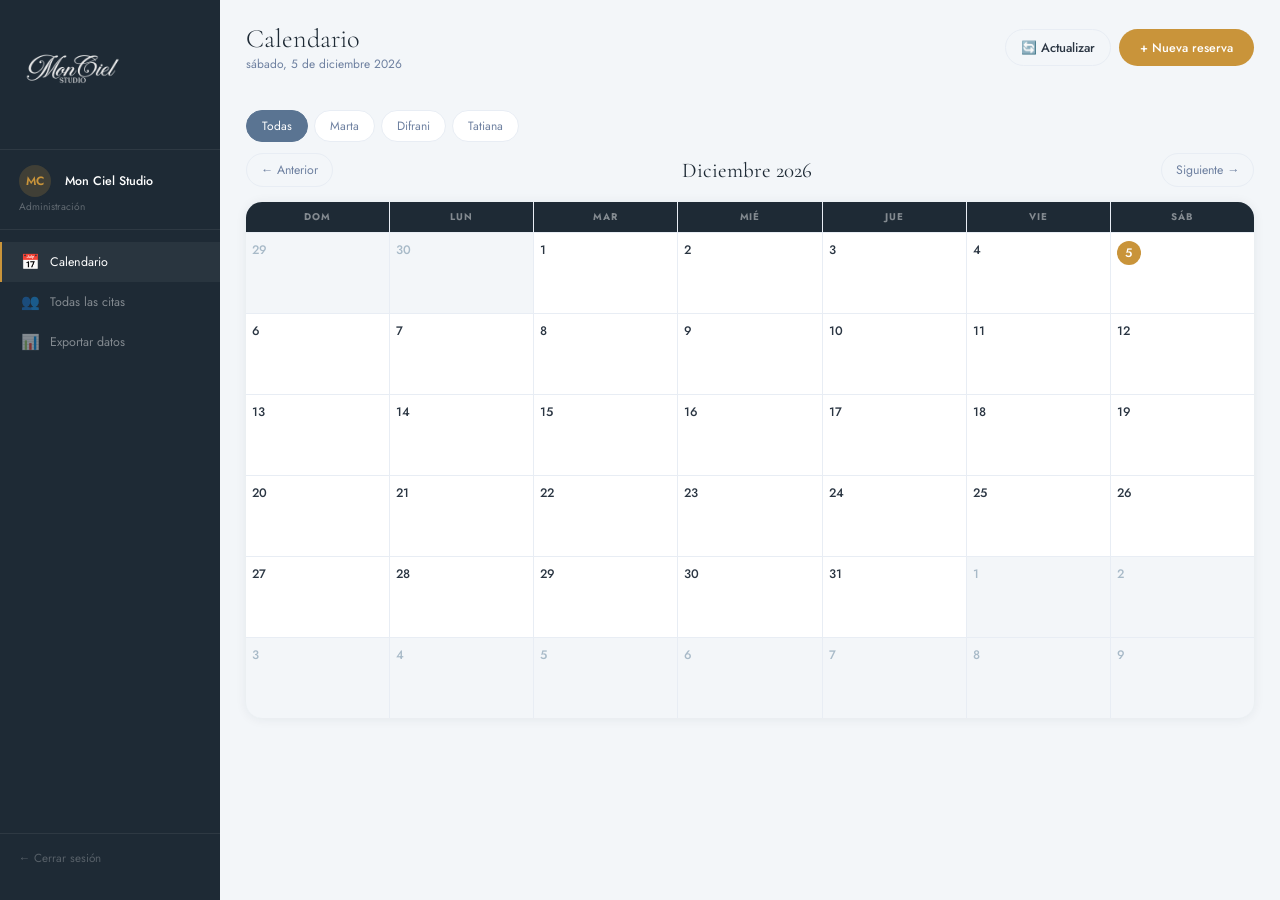
==== commit 64a5d43d: "Admin: logo sidebar 3x más grande Co-Authored-By: Claude Sonnet 4.6 <noreply@anthropic.com>" ====
--- a/admin.html
+++ b/admin.html
@@ -29,7 +29,7 @@
       display: flex; flex-direction: column; padding: 1.25rem 0; }
     @media(max-width:768px){ .sidebar { display: none; } }
     .sb-logo { padding: 0 1.25rem 1.5rem; border-bottom: 1px solid rgba(255,255,255,.07); }
-    .sb-logo img { height: 36px; width: 110px; object-fit: contain; filter: invert(1); display: block; }
+    .sb-logo img { height: 108px; width: auto; max-width: 100%; object-fit: contain; filter: invert(1); display: block; }
     .sb-user { padding: 1rem 1.25rem; border-bottom: 1px solid rgba(255,255,255,.07); }
     .sb-user-av { width: 32px; height: 32px; border-radius: 50%;
       background: rgba(201,148,58,.2); color: var(--gold);
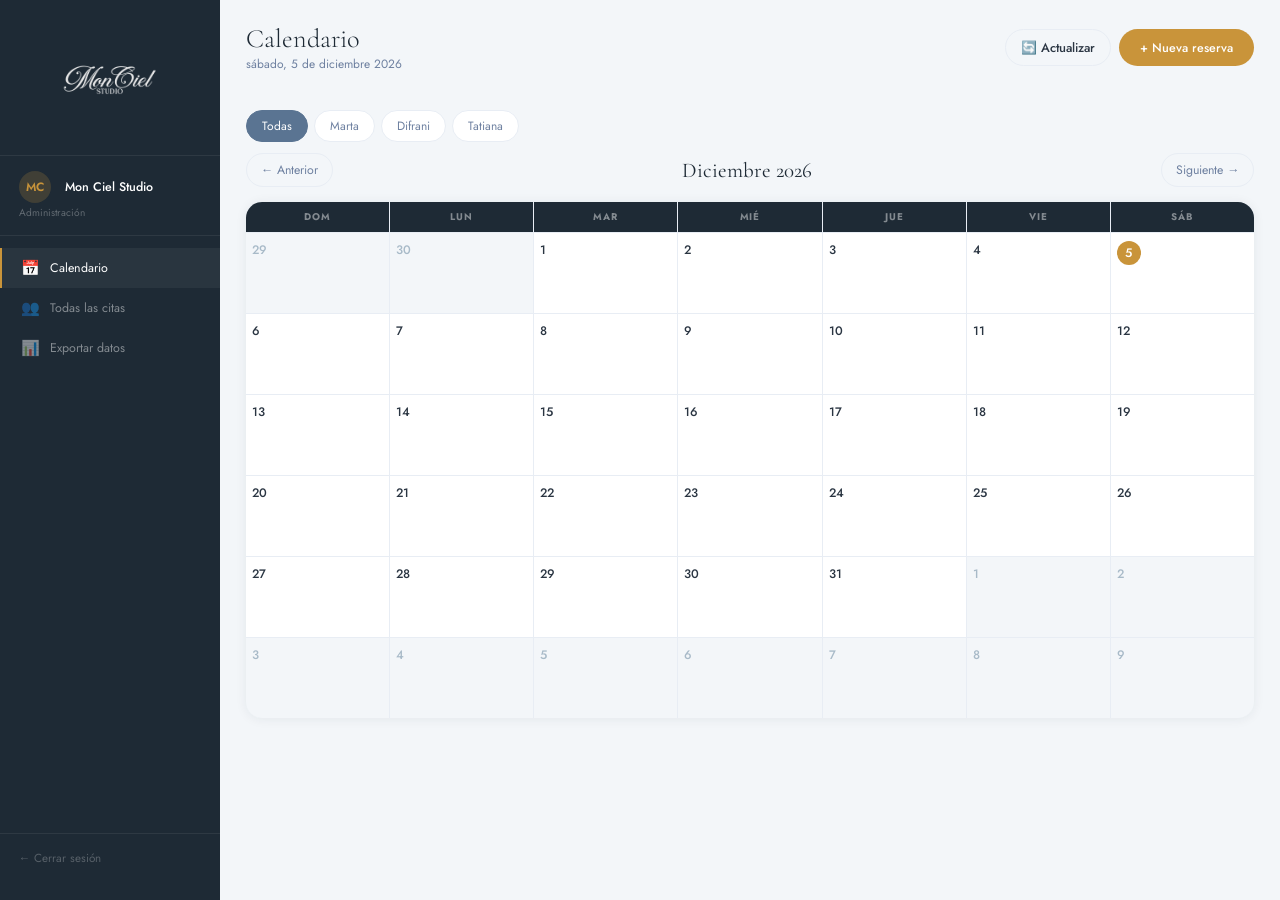
==== commit 1098b04a: "Admin: logo centrado y línea separadora más cerca Co-Authored-By: Claude Sonnet 4.6 <noreply@anthrop" ====
--- a/admin.html
+++ b/admin.html
@@ -28,8 +28,8 @@
     .sidebar { width: 220px; flex-shrink: 0; background: var(--dark);
       display: flex; flex-direction: column; padding: 1.25rem 0; }
     @media(max-width:768px){ .sidebar { display: none; } }
-    .sb-logo { padding: 0 1.25rem 1.5rem; border-bottom: 1px solid rgba(255,255,255,.07); }
-    .sb-logo img { height: 108px; width: auto; max-width: 100%; object-fit: contain; filter: invert(1); display: block; }
+    .sb-logo { padding: .75rem 1.25rem .75rem; border-bottom: 1px solid rgba(255,255,255,.07); text-align: center; }
+    .sb-logo img { height: 108px; width: auto; max-width: 100%; object-fit: contain; filter: invert(1); display: inline-block; }
     .sb-user { padding: 1rem 1.25rem; border-bottom: 1px solid rgba(255,255,255,.07); }
     .sb-user-av { width: 32px; height: 32px; border-radius: 50%;
       background: rgba(201,148,58,.2); color: var(--gold);
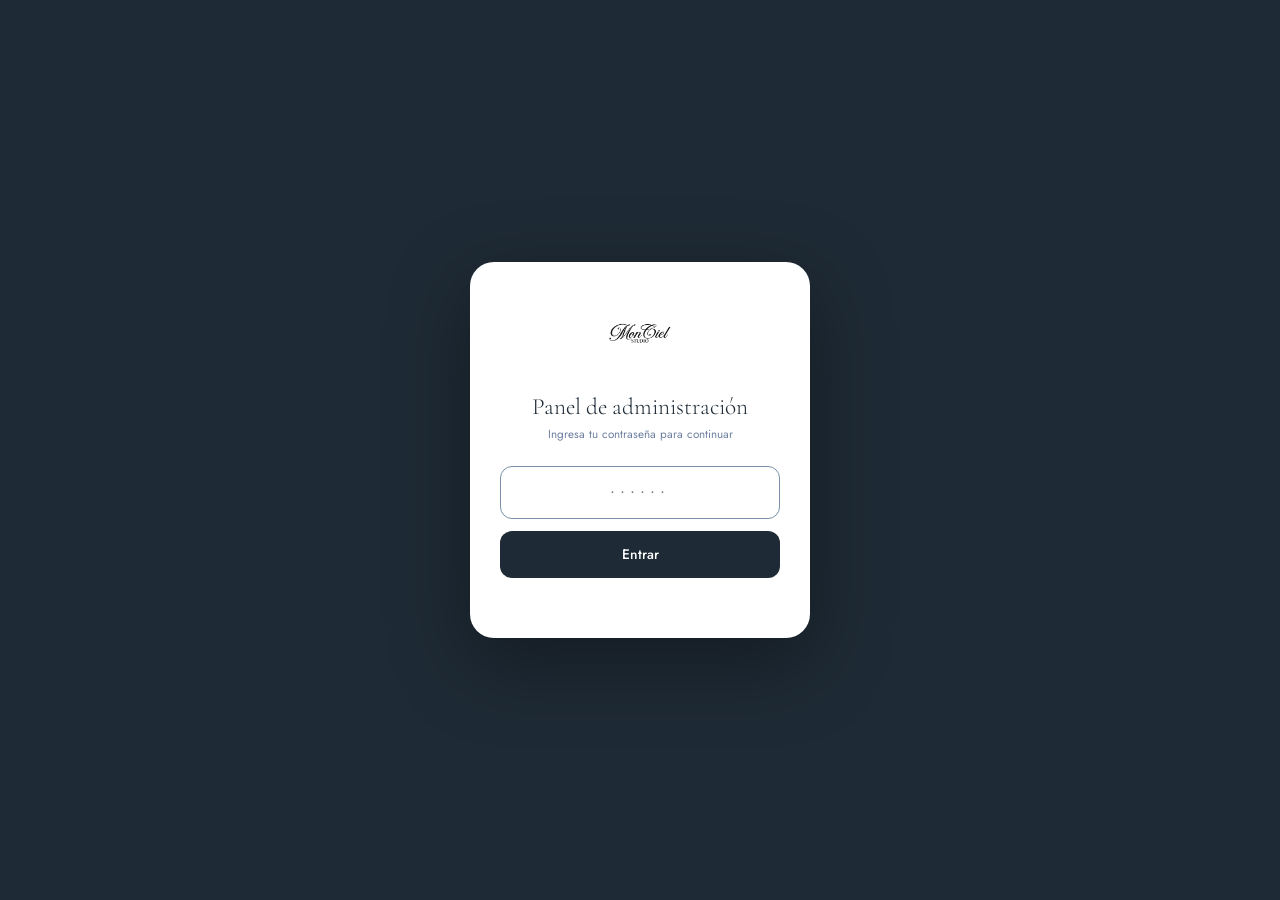
==== commit 11aecdd5: "Admin: contraseña, gestión de galería y backend PHP - Pantalla de login con contraseña en admin.html" ====
--- a/admin.html
+++ b/admin.html
@@ -279,6 +279,83 @@
 
     .hidden { display: none !important; }
     .mobile-header { display: none; }
+
+    /* ── LOGIN GATE ── */
+    #loginGate {
+      position: fixed; inset: 0; background: var(--dark);
+      display: flex; align-items: center; justify-content: center; z-index: 999;
+    }
+    #loginGate.gone { display: none; }
+    .login-box {
+      background: #fff; border-radius: 24px; padding: 2.5rem 2rem;
+      width: min(340px, 92vw); text-align: center;
+      box-shadow: 0 24px 80px rgba(0,0,0,.35);
+    }
+    .login-logo { height: 72px; width: auto; margin: 0 auto 1.4rem; display: block; }
+    .login-title { font-family: 'Cormorant Garamond', serif; font-size: 1.55rem;
+      font-weight: 300; color: var(--dark); margin-bottom: .3rem; }
+    .login-sub { font-size: .78rem; color: var(--muted); margin-bottom: 1.6rem; }
+    .login-input { width: 100%; padding: .9rem 1rem; border: 1.5px solid var(--polar);
+      border-radius: 12px; font-family: 'Jost', sans-serif; font-size: 1.1rem;
+      color: var(--text); outline: none; text-align: center; letter-spacing: .3em;
+      transition: border-color .18s; }
+    .login-input:focus { border-color: var(--cambridge); }
+    .login-btn { width: 100%; padding: .9rem; margin-top: .75rem; background: var(--dark);
+      border: none; border-radius: 12px; font-family: 'Jost', sans-serif; font-size: .92rem;
+      font-weight: 500; color: #fff; cursor: pointer; transition: background .18s; }
+    .login-btn:hover { background: var(--blue); }
+    .login-error { font-size: .78rem; color: var(--red); margin-top: .65rem; min-height: 1.1em; }
+
+    /* ── GALLERY MANAGER ── */
+    .gm-upload { background: #fff; border-radius: 16px; padding: 1.5rem;
+      box-shadow: 0 1px 12px rgba(30,42,53,.07); margin-bottom: 1.25rem; }
+    .gm-title { font-family: 'Cormorant Garamond', serif; font-size: 1.3rem;
+      font-weight: 400; color: var(--dark); margin-bottom: 1rem; }
+    .gm-form { display: grid; gap: .75rem; }
+    .gm-row { display: grid; grid-template-columns: 1fr 1fr; gap: .75rem; }
+    .gm-field label { display: block; font-size: .7rem; font-weight: 600;
+      letter-spacing: .06em; text-transform: uppercase; color: var(--muted); margin-bottom: .35rem; }
+    .gm-field input, .gm-field select {
+      width: 100%; padding: .65rem .9rem; border: 1.5px solid var(--polar);
+      border-radius: 10px; font-family: 'Jost', sans-serif; font-size: .88rem;
+      color: var(--text); outline: none; background: #fff; transition: border-color .18s; }
+    .gm-field input:focus, .gm-field select:focus { border-color: var(--cambridge); }
+    .gm-dropzone { border: 2px dashed var(--polar); border-radius: 14px;
+      padding: 2rem 1rem; text-align: center; cursor: pointer; transition: all .2s;
+      background: var(--off); position: relative; }
+    .gm-dropzone:hover, .gm-dropzone.over { border-color: var(--cambridge); background: #EEF4FB; }
+    .gm-dropzone input[type=file] { position: absolute; inset: 0; opacity: 0; cursor: pointer; width: 100%; height: 100%; }
+    .gm-drop-icon { font-size: 2rem; margin-bottom: .5rem; opacity: .4; }
+    .gm-drop-text { font-size: .82rem; color: var(--muted); }
+    .gm-drop-text strong { color: var(--cambridge); }
+    .gm-preview-strip { display: flex; gap: .5rem; flex-wrap: wrap; margin-top: .75rem; }
+    .gm-preview-thumb { width: 64px; height: 64px; border-radius: 10px;
+      object-fit: cover; border: 2px solid var(--polar); }
+    .gm-submit { padding: .8rem 1.6rem; background: var(--dark); border: none;
+      border-radius: 100px; font-family: 'Jost', sans-serif; font-size: .88rem;
+      font-weight: 500; color: #fff; cursor: pointer; transition: background .18s; }
+    .gm-submit:hover { background: var(--blue); }
+    .gm-submit:disabled { opacity: .5; cursor: not-allowed; }
+    .gm-msg { font-size: .8rem; color: var(--green); margin-top: .5rem; min-height: 1.1em; }
+    .gm-msg.err { color: var(--red); }
+
+    .gm-grid { display: grid; grid-template-columns: repeat(auto-fill, minmax(150px,1fr));
+      gap: .75rem; }
+    .gm-card { background: #fff; border-radius: 14px; overflow: hidden;
+      box-shadow: 0 1px 10px rgba(30,42,53,.07); position: relative; }
+    .gm-card img { width: 100%; height: 130px; object-fit: cover; display: block; }
+    .gm-card-body { padding: .55rem .65rem .6rem; }
+    .gm-card-cat { font-size: .65rem; font-weight: 700; letter-spacing: .08em;
+      text-transform: uppercase; color: var(--cambridge); }
+    .gm-card-lbl { font-size: .78rem; color: var(--text); margin-top: .1rem;
+      white-space: nowrap; overflow: hidden; text-overflow: ellipsis; }
+    .gm-del { position: absolute; top: .4rem; right: .4rem; width: 26px; height: 26px;
+      background: rgba(30,42,53,.65); border: none; border-radius: 50%; color: #fff;
+      font-size: .75rem; cursor: pointer; display: flex; align-items: center;
+      justify-content: center; transition: background .18s; backdrop-filter: blur(4px); }
+    .gm-del:hover { background: var(--red); }
+    .gm-empty { text-align: center; padding: 2.5rem; color: var(--muted); font-size: .88rem; }
+    @media(max-width:600px){ .gm-row { grid-template-columns: 1fr; } }
     @media(max-width:768px){
       .mobile-header { display: flex; align-items: center; justify-content: space-between;
         padding: 1rem 1.25rem; background: var(--dark); }
@@ -296,7 +373,18 @@
 </head>
 <body>
 
-<!-- LOGIN (removed) -->
+<!-- LOGIN GATE -->
+<div id="loginGate">
+  <div class="login-box">
+    <img src="logo.png" alt="Mon Ciel" class="login-logo">
+    <div class="login-title">Panel de administración</div>
+    <div class="login-sub">Ingresa tu contraseña para continuar</div>
+    <input type="password" class="login-input" id="loginInput" placeholder="••••••"
+      onkeydown="if(event.key==='Enter')checkLogin()" autocomplete="current-password">
+    <button class="login-btn" onclick="checkLogin()">Entrar</button>
+    <div class="login-error" id="loginError"></div>
+  </div>
+</div>
 
 <!-- APP -->
 <div class="app" id="app">
@@ -323,6 +411,7 @@
       <div id="managerNav" class="hidden">
         <div class="sb-link active" onclick="showView('calendar')"><span>📅</span> Calendario</div>
         <div class="sb-link" onclick="showView('all')"><span>👥</span> Todas las citas</div>
+        <div class="sb-link" onclick="showView('gallery')"><span>📸</span> Galería</div>
         <div class="sb-link" onclick="showView('export')"><span>📊</span> Exportar datos</div>
       </div>
     </nav>
@@ -401,9 +490,35 @@
 // ═══════════════════════════════════
 // INIT
 // ═══════════════════════════════════
+// ═══════════════════════════════════
+// LOGIN
+// ═══════════════════════════════════
+const _PH = '9b04f5410f803df1f5f93aa3778059efe90db326c19f5d7ba85414c96739b3bd';
+
+async function checkLogin() {
+  const val = document.getElementById('loginInput').value;
+  if (!val) return;
+  const buf  = await crypto.subtle.digest('SHA-256', new TextEncoder().encode(val));
+  const hash = Array.from(new Uint8Array(buf)).map(b=>b.toString(16).padStart(2,'0')).join('');
+  if (hash === _PH) {
+    sessionStorage.setItem('mc_auth','1');
+    document.getElementById('loginGate').classList.add('gone');
+    enter();
+  } else {
+    document.getElementById('loginError').textContent = 'Contraseña incorrecta';
+    document.getElementById('loginInput').value = '';
+    document.getElementById('loginInput').focus();
+  }
+}
+
 document.addEventListener('DOMContentLoaded', () => {
   updatePageDate();
-  enter();
+  if (sessionStorage.getItem('mc_auth') === '1') {
+    document.getElementById('loginGate').classList.add('gone');
+    enter();
+  } else {
+    setTimeout(() => document.getElementById('loginInput')?.focus(), 100);
+  }
 });
 
 function enter() {
@@ -423,6 +538,7 @@
 }
 
 function logout() {
+  sessionStorage.removeItem('mc_auth');
   window.location.reload();
 }
 
@@ -459,6 +575,13 @@
     document.getElementById('statsRow').innerHTML = '';
     renderExport(all);
     document.getElementById('pageTitle').textContent = 'Exportar datos';
+  }
+  if (v === 'gallery') {
+    document.getElementById('dateBar').style.display = 'none';
+    document.getElementById('empTabs').classList.add('hidden');
+    document.getElementById('statsRow').innerHTML = '';
+    document.getElementById('pageTitle').textContent = 'Galería de fotos';
+    renderGallery();
   }
   updatePageDate();
 }
@@ -1082,6 +1205,153 @@
   CAL_SEL_DAY = null;
   renderMonthCalendar(getBookings());
 }
+
+// ═══════════════════════════════════
+// GALLERY MANAGER
+// ═══════════════════════════════════
+async function renderGallery() {
+  const container = document.getElementById('agendaView');
+  container.innerHTML = `
+    <div class="gm-upload">
+      <div class="gm-title">Subir fotos</div>
+      <div class="gm-form">
+        <div class="gm-dropzone" id="gmDrop">
+          <input type="file" id="gmFile" accept="image/*" multiple onchange="gmPreview(this)">
+          <div class="gm-drop-icon">🖼️</div>
+          <div class="gm-drop-text">Arrastra las fotos aquí o <strong>haz clic para elegir</strong></div>
+        </div>
+        <div class="gm-preview-strip" id="gmPreviews"></div>
+        <div class="gm-row">
+          <div class="gm-field">
+            <label>Categoría</label>
+            <select id="gmCat">
+              <option value="cabello">Cabello</option>
+              <option value="color">Color</option>
+              <option value="unas">Uñas</option>
+            </select>
+          </div>
+          <div class="gm-field">
+            <label>Descripción (opcional)</label>
+            <input type="text" id="gmLabel" placeholder="Ej: Corte y color">
+          </div>
+        </div>
+        <div>
+          <button class="gm-submit" id="gmSubmit" onclick="gmUpload()">Subir fotos</button>
+          <div class="gm-msg" id="gmMsg"></div>
+        </div>
+      </div>
+    </div>
+    <div class="gm-upload">
+      <div class="gm-title">Fotos actuales</div>
+      <div id="gmGrid"><div class="gm-empty">Cargando...</div></div>
+    </div>`;
+
+  const drop = document.getElementById('gmDrop');
+  drop.addEventListener('dragover', e => { e.preventDefault(); drop.classList.add('over'); });
+  drop.addEventListener('dragleave', () => drop.classList.remove('over'));
+  drop.addEventListener('drop', e => {
+    e.preventDefault(); drop.classList.remove('over');
+    document.getElementById('gmFile').files = e.dataTransfer.files;
+    gmPreview(document.getElementById('gmFile'));
+  });
+
+  gmLoadGrid();
+}
+
+function gmPreview(input) {
+  const strip = document.getElementById('gmPreviews');
+  strip.innerHTML = '';
+  Array.from(input.files).forEach(f => {
+    const img = document.createElement('img');
+    img.className = 'gm-preview-thumb';
+    img.src = URL.createObjectURL(f);
+    strip.appendChild(img);
+  });
+}
+
+async function gmUpload() {
+  const files = document.getElementById('gmFile').files;
+  if (!files.length) { gmSetMsg('Selecciona al menos una foto', true); return; }
+
+  const btn = document.getElementById('gmSubmit');
+  btn.disabled = true;
+  let ok = 0, fail = 0;
+
+  for (const file of files) {
+    const fd = new FormData();
+    fd.append('action', 'upload');
+    fd.append('photo', file);
+    fd.append('category', document.getElementById('gmCat').value);
+    fd.append('label', document.getElementById('gmLabel').value);
+    fd.append('size', 'normal');
+    try {
+      const r = await fetch('gallery-upload.php', { method: 'POST', body: fd });
+      const d = await r.json();
+      if (d.success) ok++; else fail++;
+    } catch { fail++; }
+  }
+
+  btn.disabled = false;
+  document.getElementById('gmFile').value = '';
+  document.getElementById('gmPreviews').innerHTML = '';
+  document.getElementById('gmLabel').value = '';
+
+  if (fail === 0) gmSetMsg(`✓ ${ok} foto${ok>1?'s':''} subida${ok>1?'s':''} correctamente`);
+  else gmSetMsg(`${ok} subidas, ${fail} con error`, true);
+
+  gmLoadGrid();
+}
+
+async function gmLoadGrid() {
+  const grid = document.getElementById('gmGrid');
+  if (!grid) return;
+  try {
+    const r = await fetch('gallery-upload.php?action=list');
+    const d = await r.json();
+    if (!d.images || !d.images.length) {
+      grid.innerHTML = '<div class="gm-empty">No hay fotos todavía</div>';
+      return;
+    }
+    grid.innerHTML = '<div class="gm-grid">' +
+      d.images.map(img => `
+        <div class="gm-card" id="gmc-${img.filename}">
+          <img src="${img.url}" alt="${img.label||''}">
+          <button class="gm-del" onclick="gmDelete('${img.filename}')" title="Eliminar">✕</button>
+          <div class="gm-card-body">
+            <div class="gm-card-cat">${img.category}</div>
+            <div class="gm-card-lbl">${img.label || '—'}</div>
+          </div>
+        </div>`).join('') +
+      '</div>';
+  } catch {
+    grid.innerHTML = '<div class="gm-empty">No se pudo cargar las fotos</div>';
+  }
+}
+
+async function gmDelete(filename) {
+  if (!confirm('¿Eliminar esta foto?')) return;
+  const fd = new FormData();
+  fd.append('action', 'delete');
+  fd.append('filename', filename);
+  try {
+    const r = await fetch('gallery-upload.php', { method: 'POST', body: fd });
+    const d = await r.json();
+    if (d.success) {
+      const card = document.getElementById('gmc-' + filename);
+      if (card) card.remove();
+    } else {
+      alert('Error al eliminar');
+    }
+  } catch { alert('Error de conexión'); }
+}
+
+function gmSetMsg(txt, isErr = false) {
+  const el = document.getElementById('gmMsg');
+  if (!el) return;
+  el.textContent = txt;
+  el.className = 'gm-msg' + (isErr ? ' err' : '');
+  setTimeout(() => { if(el) el.textContent = ''; }, 4000);
+}
 </script>
 </body>
 </html>
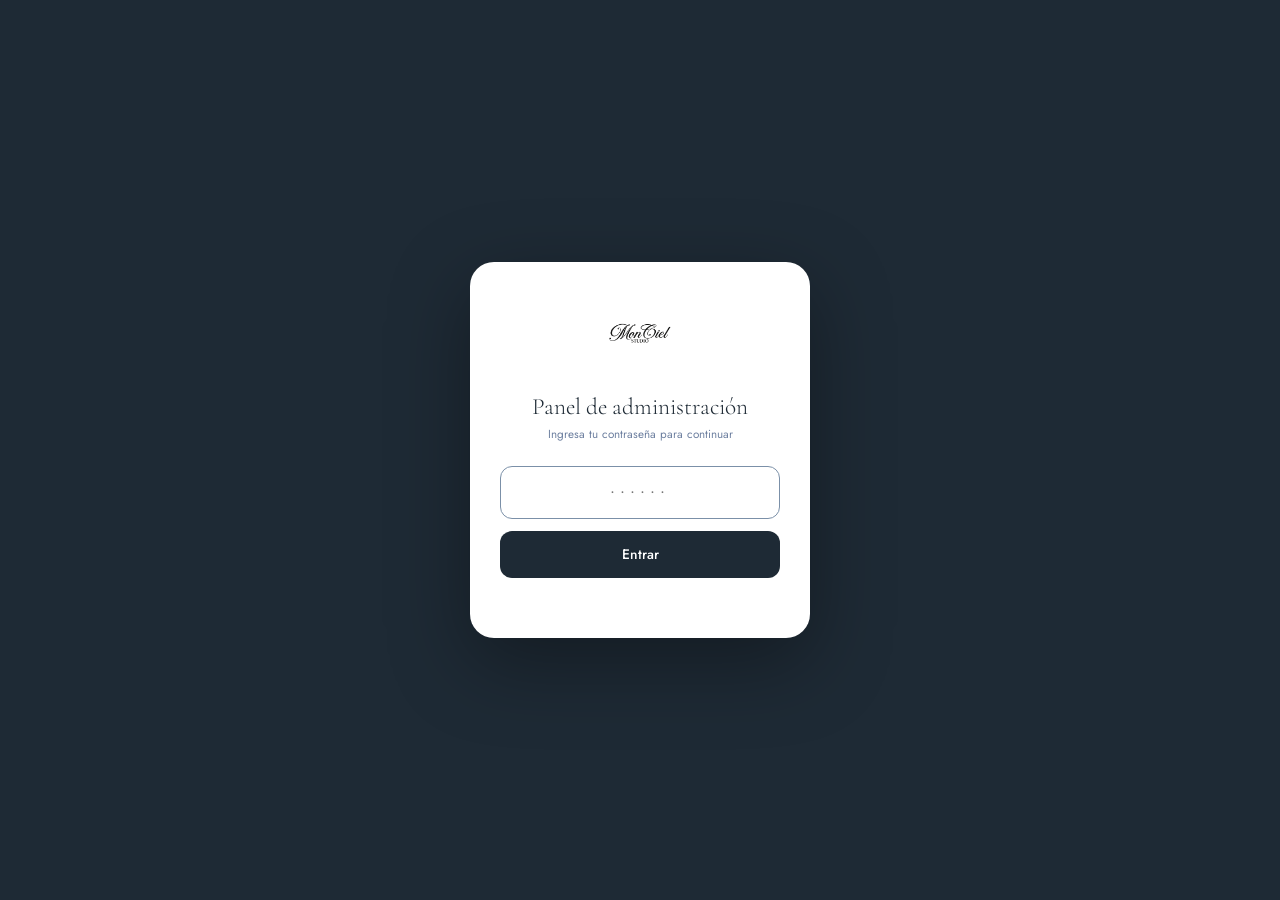
==== commit d238ece2: "Booking: guardar precio estimado real; Admin: mostrar precio en próximas citas - booking.html: svcPr" ====
--- a/admin.html
+++ b/admin.html
@@ -356,6 +356,42 @@
     .gm-del:hover { background: var(--red); }
     .gm-empty { text-align: center; padding: 2.5rem; color: var(--muted); font-size: .88rem; }
     @media(max-width:600px){ .gm-row { grid-template-columns: 1fr; } }
+
+    /* ── BLOCKED DAYS ── */
+    .bd-emp-tabs { display: flex; gap: .5rem; flex-wrap: wrap; margin-bottom: 1.25rem; }
+    .bd-emp-tab { padding: .5rem 1.1rem; border-radius: 100px; border: 1.5px solid var(--polar);
+      background: #fff; font-size: .82rem; color: var(--muted); cursor: pointer;
+      white-space: nowrap; transition: all .18s; font-family: 'Jost', sans-serif; }
+    .bd-emp-tab:hover { border-color: var(--cambridge); }
+    .bd-emp-tab.active { background: var(--blue); border-color: var(--blue); color: #fff; }
+    .bd-grid { display: grid; grid-template-columns: repeat(7, 1fr); gap: 1px;
+      background: var(--polar); border-radius: 14px; overflow: hidden;
+      box-shadow: 0 1px 10px rgba(30,42,53,.06); }
+    .bd-day { background: #fff; min-height: 52px; padding: .45rem .35rem .3rem; cursor: pointer;
+      transition: background .15s; user-select: none; text-align: center; }
+    .bd-day:hover:not(.bd-disabled):not(.bd-offday) { background: #EEF4FB; }
+    .bd-day.bd-disabled { background: var(--off); pointer-events: none; }
+    .bd-day.bd-offday { background: #f5f5f5; }
+    .bd-day.bd-offday:hover { background: #eef4fb; }
+    .bd-day.bd-today .bd-num { background: var(--gold); color: #fff; border-radius: 50%;
+      width: 24px; height: 24px; display: inline-flex; align-items: center; justify-content: center; }
+    .bd-day.bd-blocked { background: #FFF0F0; }
+    .bd-day.bd-blocked:hover { background: #ffe4e4; }
+    .bd-day.bd-enabled { background: #F0FBF0; }
+    .bd-day.bd-enabled:hover { background: #e3f7e3; }
+    .bd-num { font-size: .82rem; font-weight: 500; color: var(--text); display: block; margin-bottom: .1rem; }
+    .bd-day.bd-disabled .bd-num { color: #ccc; }
+    .bd-day.bd-offday .bd-num { color: #bbb; }
+    .bd-day.bd-blocked .bd-num { color: var(--red); font-weight: 700; }
+    .bd-day.bd-enabled .bd-num { color: var(--green); font-weight: 700; }
+    .bd-flag { font-size: .68rem; display: block; }
+    .bd-legend { display: flex; gap: 1.25rem; flex-wrap: wrap; font-size: .75rem;
+      color: var(--muted); margin-bottom: .9rem; align-items: center; }
+    .bd-legend-item { display: flex; align-items: center; gap: .35rem; }
+    .bd-swatch { width: 11px; height: 11px; border-radius: 3px; flex-shrink: 0; }
+    .bd-info { background: #FEFCE8; border: 1px solid #EAD87A; border-radius: 12px;
+      padding: .85rem 1.1rem; font-size: .82rem; color: #6B5A0A; margin-bottom: 1.25rem; line-height: 1.5; }
+
     @media(max-width:768px){
       .mobile-header { display: flex; align-items: center; justify-content: space-between;
         padding: 1rem 1.25rem; background: var(--dark); }
@@ -412,6 +448,7 @@
         <div class="sb-link active" onclick="showView('calendar')"><span>📅</span> Calendario</div>
         <div class="sb-link" onclick="showView('all')"><span>👥</span> Todas las citas</div>
         <div class="sb-link" onclick="showView('gallery')"><span>📸</span> Galería</div>
+        <div class="sb-link" onclick="showView('blocked')"><span>🗓</span> Días libres</div>
         <div class="sb-link" onclick="showView('export')"><span>📊</span> Exportar datos</div>
       </div>
     </nav>
@@ -486,6 +523,9 @@
 let CURRENT_VIEW = 'calendar';
 let CAL_YEAR = new Date().getFullYear();
 let CAL_MONTH = new Date().getMonth();
+let BD_EMP   = 'marta';
+let BD_YEAR  = new Date().getFullYear();
+let BD_MONTH = new Date().getMonth();
 
 // ═══════════════════════════════════
 // INIT
@@ -565,7 +605,7 @@
   if (v === 'all') {
     document.getElementById('dateBar').style.display = 'flex';
     buildDateChips();
-    const filtered = filterBookings(all);
+    const filtered = filterBookings(all).filter(b => b.type !== 'bloqueado');
     renderStats(filtered);
     renderTimeline(filtered);
     document.getElementById('pageTitle').textContent = `Citas — ${fmtDate(SEL_DATE)}`;
@@ -582,6 +622,13 @@
     document.getElementById('statsRow').innerHTML = '';
     document.getElementById('pageTitle').textContent = 'Galería de fotos';
     renderGallery();
+  }
+  if (v === 'blocked') {
+    document.getElementById('dateBar').style.display = 'none';
+    document.getElementById('empTabs').classList.add('hidden');
+    document.getElementById('statsRow').innerHTML = '';
+    document.getElementById('pageTitle').textContent = 'Días libres';
+    renderBlockedDays(all);
   }
   updatePageDate();
 }
@@ -638,6 +685,7 @@
 // TIMELINE
 // ═══════════════════════════════════
 function renderTimeline(bookings) {
+  bookings = bookings.filter(b => b.type !== 'bloqueado');
   const container = document.getElementById('agendaView');
 
   if (!bookings.length) {
@@ -702,6 +750,7 @@
 // UPCOMING LIST
 // ═══════════════════════════════════
 function renderUpcoming(bookings) {
+  bookings = bookings.filter(b => b.type !== 'bloqueado');
   const container = document.getElementById('agendaView');
   if (!bookings.length) {
     container.innerHTML = `<div class="empty-state"><div class="empty-icon">🌸</div><div class="empty-text">No hay citas próximas registradas</div></div>`;
@@ -735,7 +784,7 @@
         </div>
         <div class="up-datetime">
           <div class="up-time">⏰ ${fmtTime(b.time)}</div>
-          <div class="up-time-label">${b.duration ? b.duration + ' min' : ''}</div>
+          <div class="up-time-label">${b.duration ? b.duration + ' min' : ''}${b.svcPrice ? ' · ₡' + b.svcPrice.toLocaleString() : ''}</div>
         </div>
       </div>
       <div class="up-body">
@@ -819,9 +868,9 @@
 // EMPLOYEE TABS
 // ═══════════════════════════════════
 const EMPLOYEES = [
-  { id: 'marta',   name: 'Marta' },
-  { id: 'difrani', name: 'Difrani' },
-  { id: 'tatiana', name: 'Tatiana' },
+  { id: 'marta',   name: 'Marta',   days: [1,2,3,4,5,6] },
+  { id: 'difrani', name: 'Difrani', days: [5] },
+  { id: 'tatiana', name: 'Tatiana', days: [1,2,3,4,5,6] },
 ];
 function buildEmpTabs() {
   document.getElementById('empTabs').innerHTML = `
@@ -1095,6 +1144,7 @@
     const ds = `${d.getFullYear()}-${String(d.getMonth()+1).padStart(2,'0')}-${String(d.getDate()).padStart(2,'0')}`;
     return all.filter(b => {
       if (b.status === 'cancelada') return false;
+      if (b.type === 'bloqueado') return false;
       const bd = b.date || '';
       if (/^\d{4}-\d{2}-\d{2}$/.test(bd)) return bd === ds;
       try { return toLocalDateStr(new Date(bd)) === ds; } catch { return false; }
@@ -1352,6 +1402,205 @@
   el.className = 'gm-msg' + (isErr ? ' err' : '');
   setTimeout(() => { if(el) el.textContent = ''; }, 4000);
 }
+
+// ═══════════════════════════════════
+// BLOCKED DAYS
+// ═══════════════════════════════════
+function renderBlockedDays(all) {
+  const container = document.getElementById('agendaView');
+  const today = new Date(); today.setHours(0,0,0,0);
+  const year = BD_YEAR, month = BD_MONTH;
+  const emp = EMPLOYEES.find(e => e.id === BD_EMP);
+  const empDays = emp?.days || [1,2,3,4,5,6];
+
+  function isBlocked(iso) {
+    return all.some(b => b.type === 'bloqueado' && b.empId === BD_EMP && b.date === iso && b.status !== 'cancelada');
+  }
+  function isEnabled(iso) {
+    return all.some(b => b.type === 'habilitado' && b.empId === BD_EMP && b.date === iso && b.status !== 'cancelada');
+  }
+
+  const first = new Date(year, month, 1);
+  const last  = new Date(year, month + 1, 0);
+  const DOW_LABELS = ['Dom','Lun','Mar','Mié','Jue','Vie','Sáb'];
+  const monthName = MONTHS_ES[month].charAt(0).toUpperCase() + MONTHS_ES[month].slice(1);
+
+  let gridHtml = DOW_LABELS.map(d => `<div class="cal-dow">${d}</div>`).join('');
+
+  for (let i = 0; i < first.getDay(); i++) {
+    gridHtml += '<div class="bd-day bd-disabled"><span class="bd-num"></span></div>';
+  }
+
+  for (let d = 1; d <= last.getDate(); d++) {
+    const dt     = new Date(year, month, d);
+    const iso    = toInputDate(dt);
+    const isPast   = dt < today;
+    const isOffDay = !empDays.includes(dt.getDay());
+    const isToday  = dt.toDateString() === today.toDateString();
+    const blocked  = !isPast && !isOffDay && isBlocked(iso);
+    const enabled  = !isPast && isOffDay  && isEnabled(iso);
+
+    let cls = 'bd-day';
+    if (isPast)         cls += ' bd-disabled';
+    else if (blocked)   cls += ' bd-blocked';
+    else if (enabled)   cls += ' bd-enabled';
+    else if (isOffDay)  cls += ' bd-offday';
+    if (isToday)        cls += ' bd-today';
+
+    let onclick = '';
+    let flag = '<span class="bd-flag"></span>';
+    if (!isPast) {
+      if (isOffDay) {
+        onclick = `onclick="toggleEnableDay('${BD_EMP}','${iso}')"`;
+        flag = enabled ? '<span class="bd-flag">✅</span>' : '<span class="bd-flag">＋</span>';
+      } else {
+        onclick = `onclick="toggleBlockDay('${BD_EMP}','${iso}')"`;
+        flag = blocked ? '<span class="bd-flag">🚫</span>' : '<span class="bd-flag"></span>';
+      }
+    }
+    gridHtml += `<div class="${cls}" ${onclick}><span class="bd-num">${d}</span>${flag}</div>`;
+  }
+
+  const total  = first.getDay() + last.getDate();
+  const remain = total % 7 === 0 ? 0 : 7 - (total % 7);
+  for (let i = 0; i < remain; i++) {
+    gridHtml += '<div class="bd-day bd-disabled"><span class="bd-num"></span></div>';
+  }
+
+  const prefix = `${year}-${String(month+1).padStart(2,'0')}`;
+  const blockedCount = all.filter(b => b.type === 'bloqueado' && b.empId === BD_EMP && b.status !== 'cancelada' && (b.date||'').startsWith(prefix)).length;
+  const enabledCount = all.filter(b => b.type === 'habilitado' && b.empId === BD_EMP && b.status !== 'cancelada' && (b.date||'').startsWith(prefix)).length;
+
+  let countLabel = '';
+  if (blockedCount) countLabel += ` · <span style="font-size:.82rem;color:var(--red)">${blockedCount} bloqueado${blockedCount!==1?'s':''}</span>`;
+  if (enabledCount) countLabel += ` · <span style="font-size:.82rem;color:var(--green)">${enabledCount} extra${enabledCount!==1?'s':''}</span>`;
+
+  container.innerHTML = `
+    <div class="bd-info">
+      💡 Días de trabajo: haz clic para <strong>bloquear</strong> (🚫). Días libres: haz clic para <strong>habilitar</strong> un día extra (✅). Vuelve a hacer clic para revertir el cambio.
+    </div>
+    <div class="bd-emp-tabs">${EMPLOYEES.map(e =>
+      `<div class="bd-emp-tab ${BD_EMP===e.id?'active':''}" onclick="bdSetEmp('${e.id}')">${e.name}</div>`
+    ).join('')}</div>
+    <div style="background:#fff;border-radius:16px;padding:1.25rem;box-shadow:0 1px 12px rgba(30,42,53,.07)">
+      <div class="cal-nav" style="margin-bottom:.75rem">
+        <button class="cal-nav-btn" onclick="bdPrev()">← Anterior</button>
+        <span class="cal-month-title">${monthName} ${year}${countLabel}</span>
+        <button class="cal-nav-btn" onclick="bdNext()">Siguiente →</button>
+      </div>
+      <div class="bd-legend">
+        <div class="bd-legend-item"><div class="bd-swatch" style="background:#FFF0F0;border:1px solid #FFBBBB"></div> Bloqueado 🚫</div>
+        <div class="bd-legend-item"><div class="bd-swatch" style="background:#F0FBF0;border:1px solid #A8DBA8"></div> Día extra ✅</div>
+        <div class="bd-legend-item"><div class="bd-swatch" style="background:#f5f5f5;border:1px solid #e0e0e0"></div> Libre habitual (clic para habilitar)</div>
+        <div class="bd-legend-item"><div class="bd-swatch" style="background:#fff;border:1px solid var(--polar)"></div> Disponible (clic para bloquear)</div>
+      </div>
+      <div class="bd-grid">${gridHtml}</div>
+    </div>`;
+}
+
+async function toggleBlockDay(empId, dateStr) {
+  const all = getBookings();
+  const existing = all.find(b =>
+    b.type === 'bloqueado' && b.empId === empId &&
+    b.date === dateStr && b.status !== 'cancelada'
+  );
+
+  if (existing) {
+    const idx = all.findIndex(b => String(b.id) === String(existing.id));
+    if (idx !== -1) { all[idx].status = 'cancelada'; _cachedBookings = all; saveBookings(all); }
+    updateBookingInSheets(existing.id, { status: 'cancelada' });
+  } else {
+    const emp = EMPLOYEES.find(e => e.id === empId);
+    const blocked = {
+      id: `bloq_${empId}_${dateStr}_${Date.now()}`,
+      type: 'bloqueado',
+      svcName: 'Día libre',
+      svcId: 'bloqueado',
+      empId,
+      empName: emp?.name || empId,
+      date: dateStr,
+      time: '09:00',
+      duration: 540,
+      status: 'confirmada',
+      clientName: '—',
+      clientPhone: '—',
+      createdAt: new Date().toISOString(),
+    };
+    all.push(blocked);
+    _cachedBookings = all;
+    saveBookings(all);
+    fetch(APPS_SCRIPT_URL, {
+      method: 'POST',
+      headers: { 'Content-Type': 'text/plain' },
+      body: JSON.stringify(blocked),
+    }).then(r => r.json()).then(data => {
+      if (data.id && data.id !== blocked.id) {
+        const allNow = getBookings();
+        const i = allNow.findIndex(b => b.id === blocked.id);
+        if (i !== -1) { allNow[i].id = data.id; _cachedBookings = allNow; saveBookings(allNow); }
+      }
+    }).catch(() => {});
+  }
+
+  renderBlockedDays(getBookings());
+}
+
+async function toggleEnableDay(empId, dateStr) {
+  const all = getBookings();
+  const existing = all.find(b =>
+    b.type === 'habilitado' && b.empId === empId &&
+    b.date === dateStr && b.status !== 'cancelada'
+  );
+
+  if (existing) {
+    const idx = all.findIndex(b => String(b.id) === String(existing.id));
+    if (idx !== -1) { all[idx].status = 'cancelada'; _cachedBookings = all; saveBookings(all); }
+    updateBookingInSheets(existing.id, { status: 'cancelada' });
+  } else {
+    const emp = EMPLOYEES.find(e => e.id === empId);
+    const entry = {
+      id: `hab_${empId}_${dateStr}_${Date.now()}`,
+      type: 'habilitado',
+      svcName: 'Día extra',
+      svcId: 'habilitado',
+      empId,
+      empName: emp?.name || empId,
+      date: dateStr,
+      time: '09:00',
+      duration: 0,
+      status: 'confirmada',
+      clientName: '—',
+      clientPhone: '—',
+      createdAt: new Date().toISOString(),
+    };
+    all.push(entry);
+    _cachedBookings = all;
+    saveBookings(all);
+    fetch(APPS_SCRIPT_URL, {
+      method: 'POST',
+      headers: { 'Content-Type': 'text/plain' },
+      body: JSON.stringify(entry),
+    }).then(r => r.json()).then(data => {
+      if (data.id && data.id !== entry.id) {
+        const allNow = getBookings();
+        const i = allNow.findIndex(b => b.id === entry.id);
+        if (i !== -1) { allNow[i].id = data.id; _cachedBookings = allNow; saveBookings(allNow); }
+      }
+    }).catch(() => {});
+  }
+
+  renderBlockedDays(getBookings());
+}
+
+function bdSetEmp(id) { BD_EMP = id; renderBlockedDays(getBookings()); }
+function bdPrev() {
+  if (--BD_MONTH < 0) { BD_MONTH = 11; BD_YEAR--; }
+  renderBlockedDays(getBookings());
+}
+function bdNext() {
+  if (++BD_MONTH > 11) { BD_MONTH = 0; BD_YEAR++; }
+  renderBlockedDays(getBookings());
+}
 </script>
 </body>
 </html>
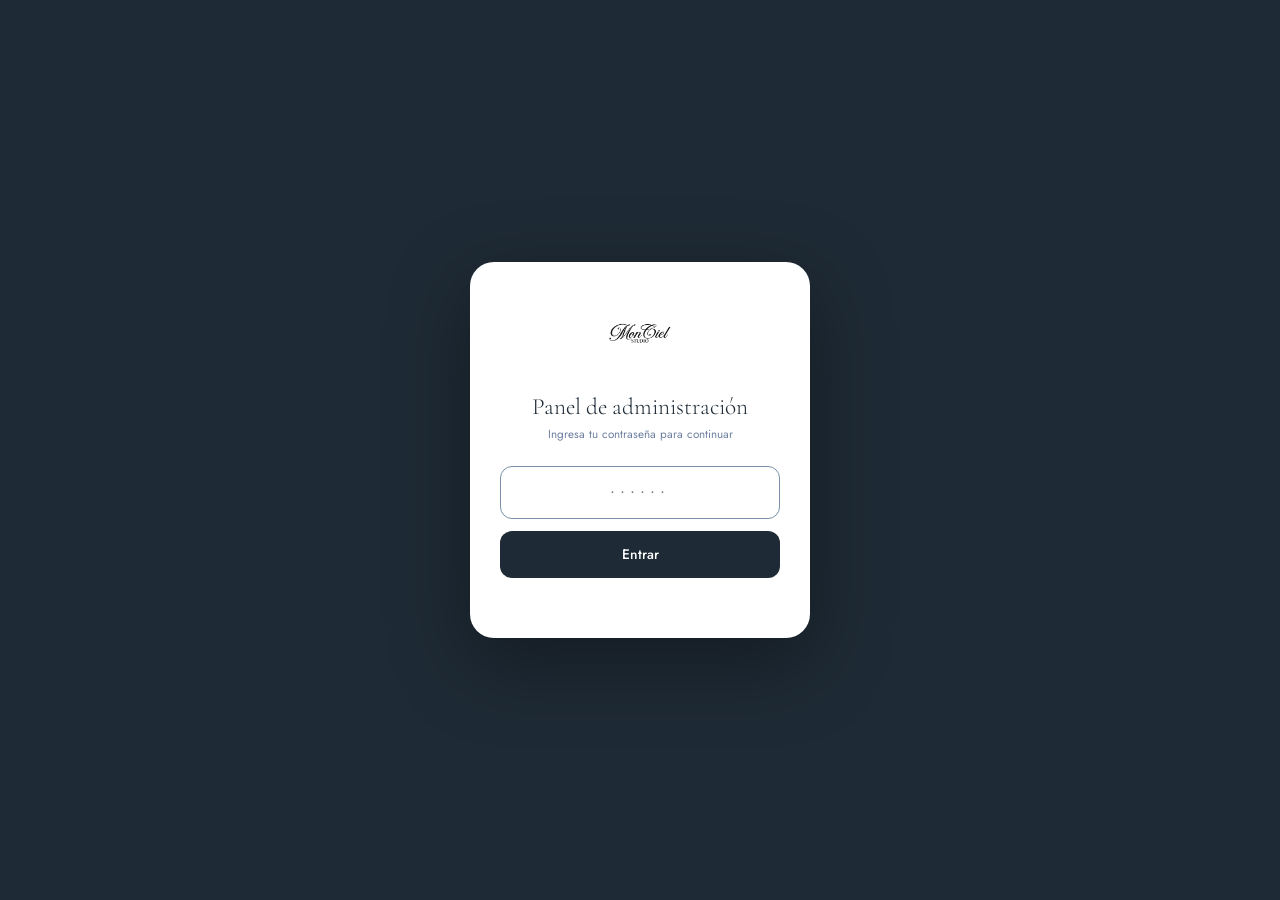
==== commit 291972d5: "UX: nota de precio sujeto a cambios en booking y admin Co-Authored-By: Claude Sonnet 4.6 <noreply@an" ====
--- a/admin.html
+++ b/admin.html
@@ -947,7 +947,10 @@
       <div class="modal-lbl">Notas</div><div class="modal-val">${b.clientNotes}</div></div></div>`:''}
     <hr class="modal-divider">
     <div class="modal-row"><span class="modal-ico">💰</span><div>
-      <div class="modal-lbl">Precio estimado</div><div class="modal-val">₡${(b.svcPrice||0).toLocaleString()}</div></div></div>
+      <div class="modal-lbl">Precio estimado</div>
+      <div class="modal-val">₡${(b.svcPrice||0).toLocaleString()}</div>
+      <div style="font-size:.75rem;color:var(--muted);margin-top:.2rem">Puede variar según la condición del cabello al llegar al salón</div>
+      </div></div>
     <div class="modal-row"><span class="modal-ico">🔖</span><div>
       <div class="modal-lbl">Estado</div><div class="modal-val"><span class="status-chip ${chipClass}">${chipLabel}</span></div></div></div>
     ${durationExtra}`;
